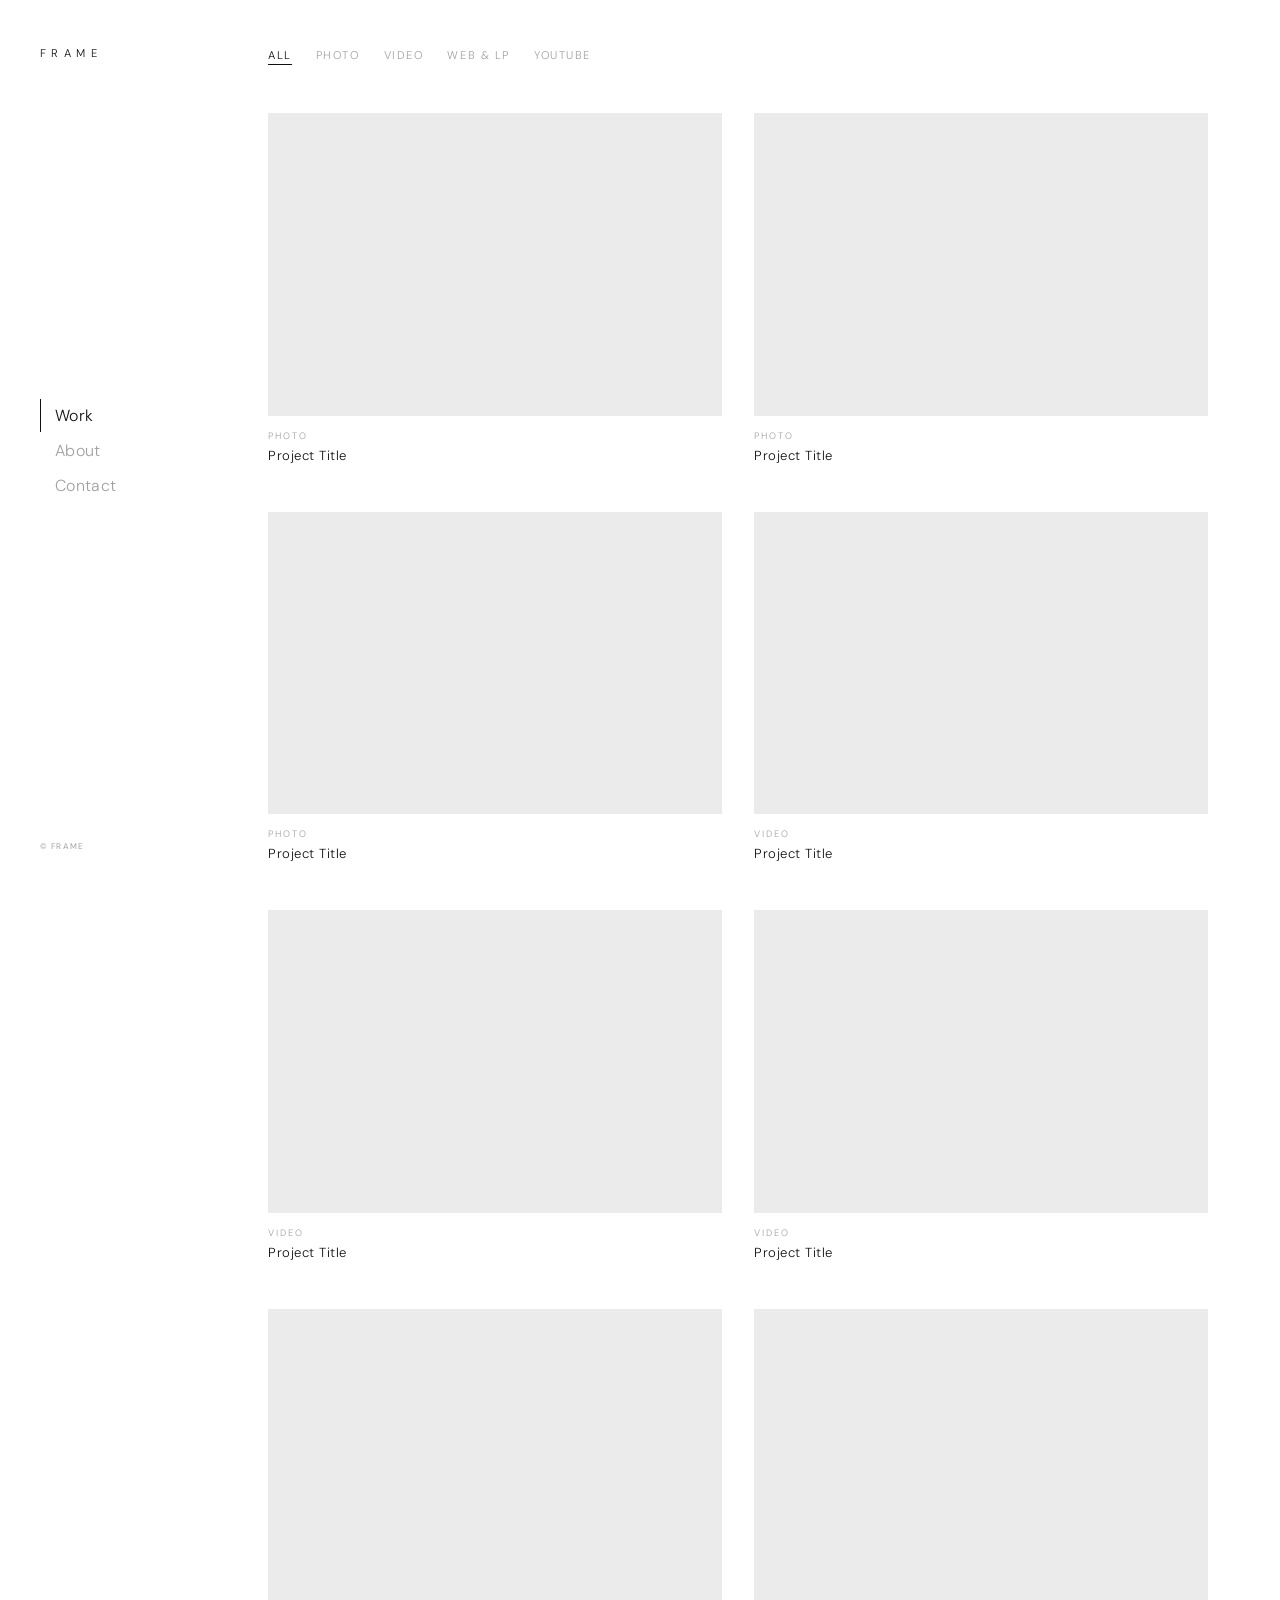
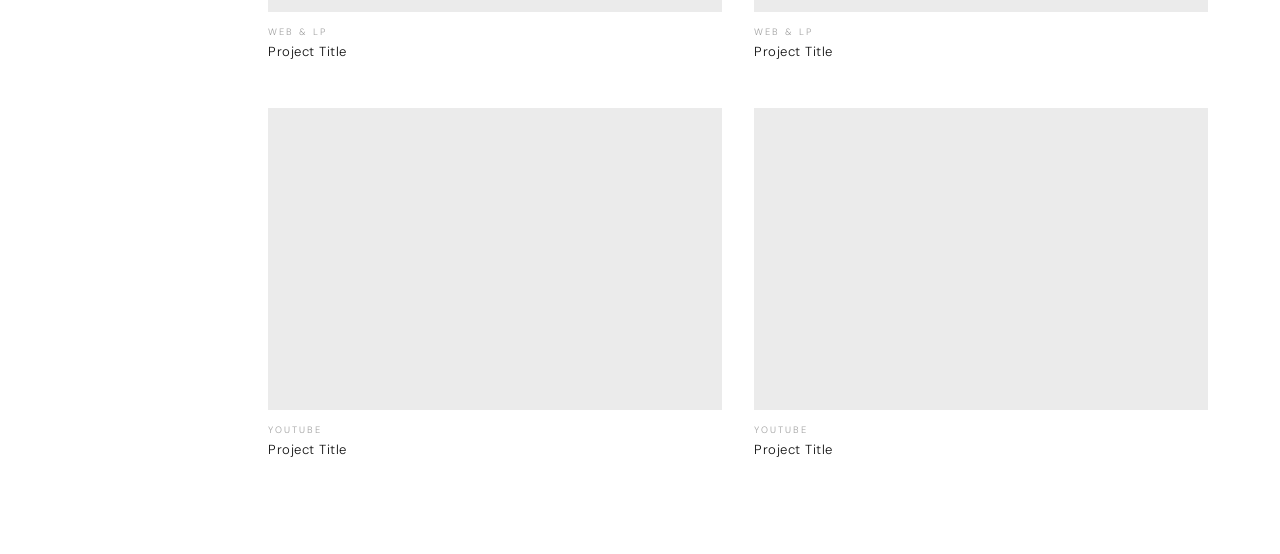
==== index.html @ 7e02c5b2 "Add files via upload" ====
<!DOCTYPE html>
<html lang="ja">
<head>
<meta charset="UTF-8">
<meta name="viewport" content="width=device-width, initial-scale=1.0">
<title>FRAME</title>
<meta name="description" content="FRAME — スチール撮影・動画制作・LP・ウェブサイト・YouTube制作ユニット / Photography, Video, Web & LP, YouTube production unit.">
<link rel="canonical" href="https://frame.com/">
<link rel="icon" href="/favicon.svg" type="image/svg+xml">
<meta property="og:type" content="website">
<meta property="og:site_name" content="FRAME">
<meta property="og:title" content="FRAME">
<meta property="og:description" content="FRAME — Photography, Video, Web & LP, YouTube production unit.">
<meta property="og:url" content="https://frame.com/">
<meta property="og:image" content="https://frame.com/images/ogp.jpg">
<meta property="og:locale" content="ja_JP">
<meta name="twitter:card" content="summary_large_image">
<meta name="twitter:title" content="FRAME">
<meta name="twitter:description" content="FRAME — Photography, Video, Web & LP, YouTube production unit.">
<meta name="twitter:image" content="https://frame.com/images/ogp.jpg">
<link rel="preconnect" href="https://fonts.googleapis.com">
<link href="https://fonts.googleapis.com/css2?family=DM+Sans:opsz,wght@9..40,200;9..40,300;9..40,400&family=Noto+Sans+JP:wght@300;400&display=swap" rel="stylesheet">
<link rel="stylesheet" href="style.css">
<script type="application/ld+json">
{
  "@context": "https://schema.org",
  "@type": "ProfessionalService",
  "name": "FRAME",
  "url": "https://frame.com/",
  "description": "Photography, Video, Web & LP, YouTube production unit."
}
</script>
</head>
<body>

<aside class="sidebar">
  <a href="./" class="brand">Frame</a>
  <button class="hamburger" aria-label="メニューを開く">
    <span></span><span></span><span></span>
  </button>

  <nav class="main-nav">
    <a href="./" class="is-current">Work</a>
    <a href="./about/">About</a>
    <a href="./contact/">Contact</a>
  </nav>

  <div class="sidebar-foot">
    <!-- SNS 非表示中 — 開始する際はこのコメントを外してください
    <div class="social-links">
      <a href="#" target="_blank" rel="noopener" aria-label="Instagram">
        <svg width="16" height="16" viewBox="0 0 24 24" fill="none" stroke="currentColor" stroke-width="1.5" stroke-linecap="round" stroke-linejoin="round">
          <rect x="2" y="2" width="20" height="20" rx="5"/>
          <circle cx="12" cy="12" r="4.5"/>
          <circle cx="17.5" cy="6.5" r="0.5" fill="currentColor" stroke="none"/>
        </svg>
      </a>
      <a href="#" target="_blank" rel="noopener" aria-label="YouTube">
        <svg width="16" height="16" viewBox="0 0 24 24" fill="none" stroke="currentColor" stroke-width="1.5" stroke-linecap="round" stroke-linejoin="round">
          <path d="M22.54 6.42a2.78 2.78 0 0 0-1.95-1.96C18.88 4 12 4 12 4s-6.88 0-8.59.46A2.78 2.78 0 0 0 1.46 6.42 29 29 0 0 0 1 12a29 29 0 0 0 .46 5.58A2.78 2.78 0 0 0 3.41 19.6C5.12 20 12 20 12 20s6.88 0 8.59-.46a2.78 2.78 0 0 0 1.95-1.95A29 29 0 0 0 23 12a29 29 0 0 0-.46-5.58z"/>
          <polygon points="9.75 15.02 15.5 12 9.75 8.98 9.75 15.02" fill="currentColor" stroke="none"/>
        </svg>
      </a>
    </div>
    -->
    <p class="copy">© FRAME</p>
  </div>
</aside>

<main class="main-content">

  <div class="filter-bar">
    <button class="filter-btn is-active" data-filter="all">All</button>
    <button class="filter-btn" data-filter="photo">Photo</button>
    <button class="filter-btn" data-filter="video">Video</button>
    <button class="filter-btn" data-filter="web">Web & LP</button>
    <button class="filter-btn" data-filter="youtube">YouTube</button>
  </div>

  <div class="work-grid" id="workGrid">

    <!-- ── Photo ──────────────────────────────────────────────
         REPLACE: .work-thumb の中に
         <img src="images/ファイル名.jpg" alt="プロジェクト名">
         を追加してください。work-title も書き換えてください。
    -->
    <article class="work-card" data-category="photo">
      <div class="work-thumb"></div>
      <span class="work-cat">Photo</span>
      <h2 class="work-title">Project Title</h2>
    </article>

    <article class="work-card" data-category="photo">
      <div class="work-thumb"></div>
      <span class="work-cat">Photo</span>
      <h2 class="work-title">Project Title</h2>
    </article>

    <article class="work-card" data-category="photo">
      <div class="work-thumb"></div>
      <span class="work-cat">Photo</span>
      <h2 class="work-title">Project Title</h2>
    </article>

    <!-- ── Video ─────────────────────────────────────────────── -->
    <article class="work-card" data-category="video">
      <div class="work-thumb"></div>
      <span class="work-cat">Video</span>
      <h2 class="work-title">Project Title</h2>
    </article>

    <article class="work-card" data-category="video">
      <div class="work-thumb"></div>
      <span class="work-cat">Video</span>
      <h2 class="work-title">Project Title</h2>
    </article>

    <article class="work-card" data-category="video">
      <div class="work-thumb"></div>
      <span class="work-cat">Video</span>
      <h2 class="work-title">Project Title</h2>
    </article>

    <!-- ── Web & LP ──────────────────────────────────────────── -->
    <article class="work-card" data-category="web">
      <div class="work-thumb"></div>
      <span class="work-cat">Web & LP</span>
      <h2 class="work-title">Project Title</h2>
    </article>

    <article class="work-card" data-category="web">
      <div class="work-thumb"></div>
      <span class="work-cat">Web & LP</span>
      <h2 class="work-title">Project Title</h2>
    </article>

    <!-- ── YouTube ───────────────────────────────────────────── -->
    <article class="work-card" data-category="youtube">
      <div class="work-thumb"></div>
      <span class="work-cat">YouTube</span>
      <h2 class="work-title">Project Title</h2>
    </article>

    <article class="work-card" data-category="youtube">
      <div class="work-thumb"></div>
      <span class="work-cat">YouTube</span>
      <h2 class="work-title">Project Title</h2>
    </article>

  </div>
</main>

<script src="main.js"></script>
</body>
</html>
---- style.css ----
*, *::before, *::after { box-sizing: border-box; margin: 0; padding: 0; }

:root {
  --bg:      #fff;
  --ink:     #111;
  --muted:   rgba(17,17,17,0.4);
  --faint:   rgba(17,17,17,0.1);
  --sidebar: 220px;
}

html { font-size: 16px; }

body {
  font-family: 'DM Sans', 'Noto Sans JP', system-ui, sans-serif;
  background: var(--bg);
  color: var(--ink);
  min-height: 100vh;
}

a { color: inherit; text-decoration: none; }
img { display: block; width: 100%; height: 100%; object-fit: cover; }

/* ── SIDEBAR ── */
.sidebar {
  position: fixed;
  top: 0; left: 0;
  width: var(--sidebar);
  height: 100vh;
  display: flex;
  flex-direction: column;
  justify-content: space-between;
  padding: 48px 32px 48px 40px;
  z-index: 100;
  background: var(--bg);
}

.brand {
  font-size: 0.7rem;
  font-weight: 300;
  letter-spacing: 0.48em;
  text-transform: uppercase;
  color: var(--ink);
  line-height: 1;
}

.main-nav {
  display: flex;
  flex-direction: column;
  gap: 2px;
}

.main-nav a {
  font-size: 1rem;
  font-weight: 300;
  letter-spacing: 0.02em;
  color: var(--muted);
  padding: 6px 0 6px 14px;
  border-left: 1px solid transparent;
  transition: color 0.2s, border-color 0.2s;
}

.main-nav a:hover { color: var(--ink); }

.main-nav a.is-current {
  color: var(--ink);
  border-left-color: var(--ink);
}

.sidebar-foot {
  display: flex;
  flex-direction: column;
  gap: 18px;
}

.social-links {
  display: flex;
  gap: 16px;
}

.social-links a {
  opacity: 0.32;
  transition: opacity 0.2s;
  display: flex;
  align-items: center;
}

.social-links a:hover { opacity: 1; }

.copy {
  font-size: 0.52rem;
  letter-spacing: 0.14em;
  color: var(--muted);
}

/* ── MAIN CONTENT ── */
.main-content {
  margin-left: var(--sidebar);
  padding: 48px 72px 96px 48px;
  min-height: 100vh;
}

/* ── WORK PAGE ── */
.filter-bar {
  display: flex;
  gap: 24px;
  margin-bottom: 48px;
  flex-wrap: wrap;
}

.filter-btn {
  background: none;
  border: none;
  border-bottom: 1px solid transparent;
  padding: 0 0 2px;
  font-family: inherit;
  font-size: 0.7rem;
  font-weight: 300;
  letter-spacing: 0.14em;
  text-transform: uppercase;
  color: var(--muted);
  cursor: pointer;
  transition: color 0.2s, border-color 0.2s;
}

.filter-btn:hover { color: var(--ink); }

.filter-btn.is-active {
  color: var(--ink);
  border-bottom-color: var(--ink);
}

.work-grid {
  display: grid;
  grid-template-columns: repeat(2, 1fr);
  gap: 48px 32px;
}

.work-card { display: block; }

.work-card.is-hidden { display: none; }

.work-thumb {
  aspect-ratio: 3 / 2;
  overflow: hidden;
  background: #ebebeb;
  margin-bottom: 14px;
}

.work-thumb img {
  transition: transform 0.6s ease;
}

.work-card:hover .work-thumb img {
  transform: scale(1.04);
}

.work-cat {
  display: block;
  font-size: 0.58rem;
  font-weight: 300;
  letter-spacing: 0.22em;
  text-transform: uppercase;
  color: var(--muted);
  margin-bottom: 5px;
}

.work-title {
  font-size: 0.82rem;
  font-weight: 300;
  letter-spacing: 0.04em;
  color: var(--ink);
}

/* ── ABOUT PAGE ── */
.page-label {
  font-size: 0.6rem;
  font-weight: 300;
  letter-spacing: 0.24em;
  text-transform: uppercase;
  color: var(--muted);
  margin-bottom: 56px;
}

.about-intro {
  max-width: 580px;
  margin-bottom: 80px;
}

.about-intro p {
  font-size: 0.88rem;
  font-weight: 300;
  letter-spacing: 0.03em;
  line-height: 1.95;
  color: var(--ink);
}

.about-intro .ja {
  margin-top: 24px;
  font-size: 0.82rem;
  line-height: 2.1;
}

.rule {
  width: 40px;
  height: 1px;
  background: var(--faint);
  margin: 64px 0;
}

.section-label {
  font-size: 0.58rem;
  font-weight: 300;
  letter-spacing: 0.24em;
  text-transform: uppercase;
  color: var(--muted);
  margin-bottom: 40px;
}

.member-grid {
  display: grid;
  grid-template-columns: repeat(2, 1fr);
  gap: 0 64px;
  margin-bottom: 80px;
}

.member-name {
  font-size: 0.96rem;
  font-weight: 300;
  letter-spacing: 0.06em;
  margin-bottom: 6px;
}

.member-role {
  font-size: 0.6rem;
  font-weight: 300;
  letter-spacing: 0.2em;
  text-transform: uppercase;
  color: var(--muted);
  margin-bottom: 24px;
}

.member-bio {
  font-size: 0.78rem;
  font-weight: 300;
  line-height: 1.9;
  letter-spacing: 0.03em;
  color: var(--ink);
}

.member-bio .ja {
  margin-top: 14px;
}

.member-skills {
  margin-top: 22px;
  display: flex;
  flex-direction: column;
  gap: 5px;
}

.member-skills span {
  font-size: 0.65rem;
  font-weight: 300;
  letter-spacing: 0.1em;
  color: var(--muted);
}

.member-social {
  margin-top: 20px;
}

.member-social a {
  display: inline-flex;
  align-items: center;
  gap: 7px;
  opacity: 0.4;
  transition: opacity 0.2s;
}

.member-social a:hover { opacity: 1; }

.member-social span {
  font-size: 0.68rem;
  font-weight: 300;
  letter-spacing: 0.06em;
  color: var(--ink);
}

.services-grid {
  display: grid;
  grid-template-columns: repeat(2, 1fr);
}

.service-item {
  padding: 20px 32px 20px 0;
  border-top: 1px solid var(--faint);
}

.service-en {
  font-size: 0.8rem;
  font-weight: 300;
  letter-spacing: 0.04em;
  color: var(--ink);
  margin-bottom: 3px;
}

.service-ja {
  font-size: 0.68rem;
  font-weight: 300;
  letter-spacing: 0.06em;
  color: var(--muted);
}

/* ── CONTACT PAGE ── */
.contact-lead {
  max-width: 480px;
  margin-bottom: 56px;
}

.contact-lead p {
  font-size: 0.82rem;
  font-weight: 300;
  letter-spacing: 0.04em;
  line-height: 1.95;
  color: var(--muted);
}

.contact-lead p + p { margin-top: 10px; }

.contact-form {
  display: flex;
  flex-direction: column;
  gap: 36px;
  max-width: 480px;
}

.form-row {
  display: grid;
  grid-template-columns: 1fr 1fr;
  gap: 36px 24px;
}

.form-field {
  display: flex;
  flex-direction: column;
  gap: 10px;
}

.form-field label {
  font-size: 0.58rem;
  font-weight: 300;
  letter-spacing: 0.22em;
  text-transform: uppercase;
  color: var(--muted);
}

.form-field input,
.form-field select,
.form-field textarea {
  border: none;
  border-bottom: 1px solid var(--faint);
  padding: 8px 0;
  font-family: inherit;
  font-size: 0.82rem;
  font-weight: 300;
  letter-spacing: 0.04em;
  color: var(--ink);
  background: transparent;
  outline: none;
  resize: none;
  transition: border-color 0.2s;
  width: 100%;
  -webkit-appearance: none;
  appearance: none;
  border-radius: 0;
}

.form-field input:focus,
.form-field select:focus,
.form-field textarea:focus {
  border-bottom-color: var(--ink);
}

.form-field option { background: #fff; }

.select-wrap { position: relative; }

.select-wrap::after {
  content: '';
  position: absolute;
  right: 2px;
  top: 50%;
  width: 5px;
  height: 5px;
  border-right: 1px solid var(--muted);
  border-bottom: 1px solid var(--muted);
  transform: translateY(-70%) rotate(45deg);
  pointer-events: none;
}

.form-submit {
  align-self: flex-start;
  background: none;
  border: none;
  border-bottom: 1px solid var(--ink);
  padding: 4px 0;
  font-family: inherit;
  font-size: 0.72rem;
  font-weight: 300;
  letter-spacing: 0.2em;
  text-transform: uppercase;
  color: var(--ink);
  cursor: pointer;
  transition: opacity 0.2s;
}

.form-submit:hover { opacity: 0.35; }

/* ── HAMBURGER ── */
.hamburger {
  display: none;
  flex-direction: column;
  gap: 5px;
  background: none;
  border: none;
  cursor: pointer;
  padding: 4px;
  flex-shrink: 0;
}

.hamburger span {
  display: block;
  width: 20px;
  height: 1px;
  background: var(--ink);
  transition: transform 0.28s ease, opacity 0.28s ease;
}

/* ── MOBILE ── */
@media (max-width: 768px) {
  .sidebar {
    width: 100%;
    height: 56px;
    flex-direction: row;
    align-items: center;
    justify-content: space-between;
    padding: 0 24px;
    border-bottom: 1px solid var(--faint);
  }

  .sidebar .main-nav,
  .sidebar .sidebar-foot { display: none; }

  .hamburger { display: flex; }

  body.menu-open .sidebar {
    height: 100dvh;
    flex-direction: column;
    align-items: flex-start;
    justify-content: flex-start;
    padding: 0 24px 40px;
    border-bottom: none;
  }

  body.menu-open .brand {
    height: 56px;
    display: flex;
    align-items: center;
    flex-shrink: 0;
  }

  body.menu-open .hamburger {
    position: absolute;
    top: 18px;
    right: 24px;
  }

  body.menu-open .hamburger span:nth-child(1) { transform: translateY(6px) rotate(45deg); }
  body.menu-open .hamburger span:nth-child(2) { opacity: 0; }
  body.menu-open .hamburger span:nth-child(3) { transform: translateY(-6px) rotate(-45deg); }

  body.menu-open .sidebar .main-nav {
    display: flex;
    flex-direction: column;
    margin-top: 40px;
    gap: 4px;
  }

  body.menu-open .sidebar .main-nav a {
    font-size: 0.9rem;
    padding: 8px 0 8px 14px;
    letter-spacing: 0.02em;
  }

  body.menu-open .sidebar .sidebar-foot {
    display: flex;
    margin-top: auto;
  }

  .main-content {
    margin-left: 0;
    padding: 88px 24px 80px;
  }

  .work-grid {
    grid-template-columns: 1fr;
    gap: 36px;
  }

  .filter-bar { gap: 16px; margin-bottom: 32px; }

  .member-grid {
    grid-template-columns: 1fr;
    gap: 48px;
  }

  .services-grid { grid-template-columns: 1fr; }

  .form-row { grid-template-columns: 1fr; }

  .about-intro { margin-bottom: 56px; }
  .rule { margin: 48px 0; }
}
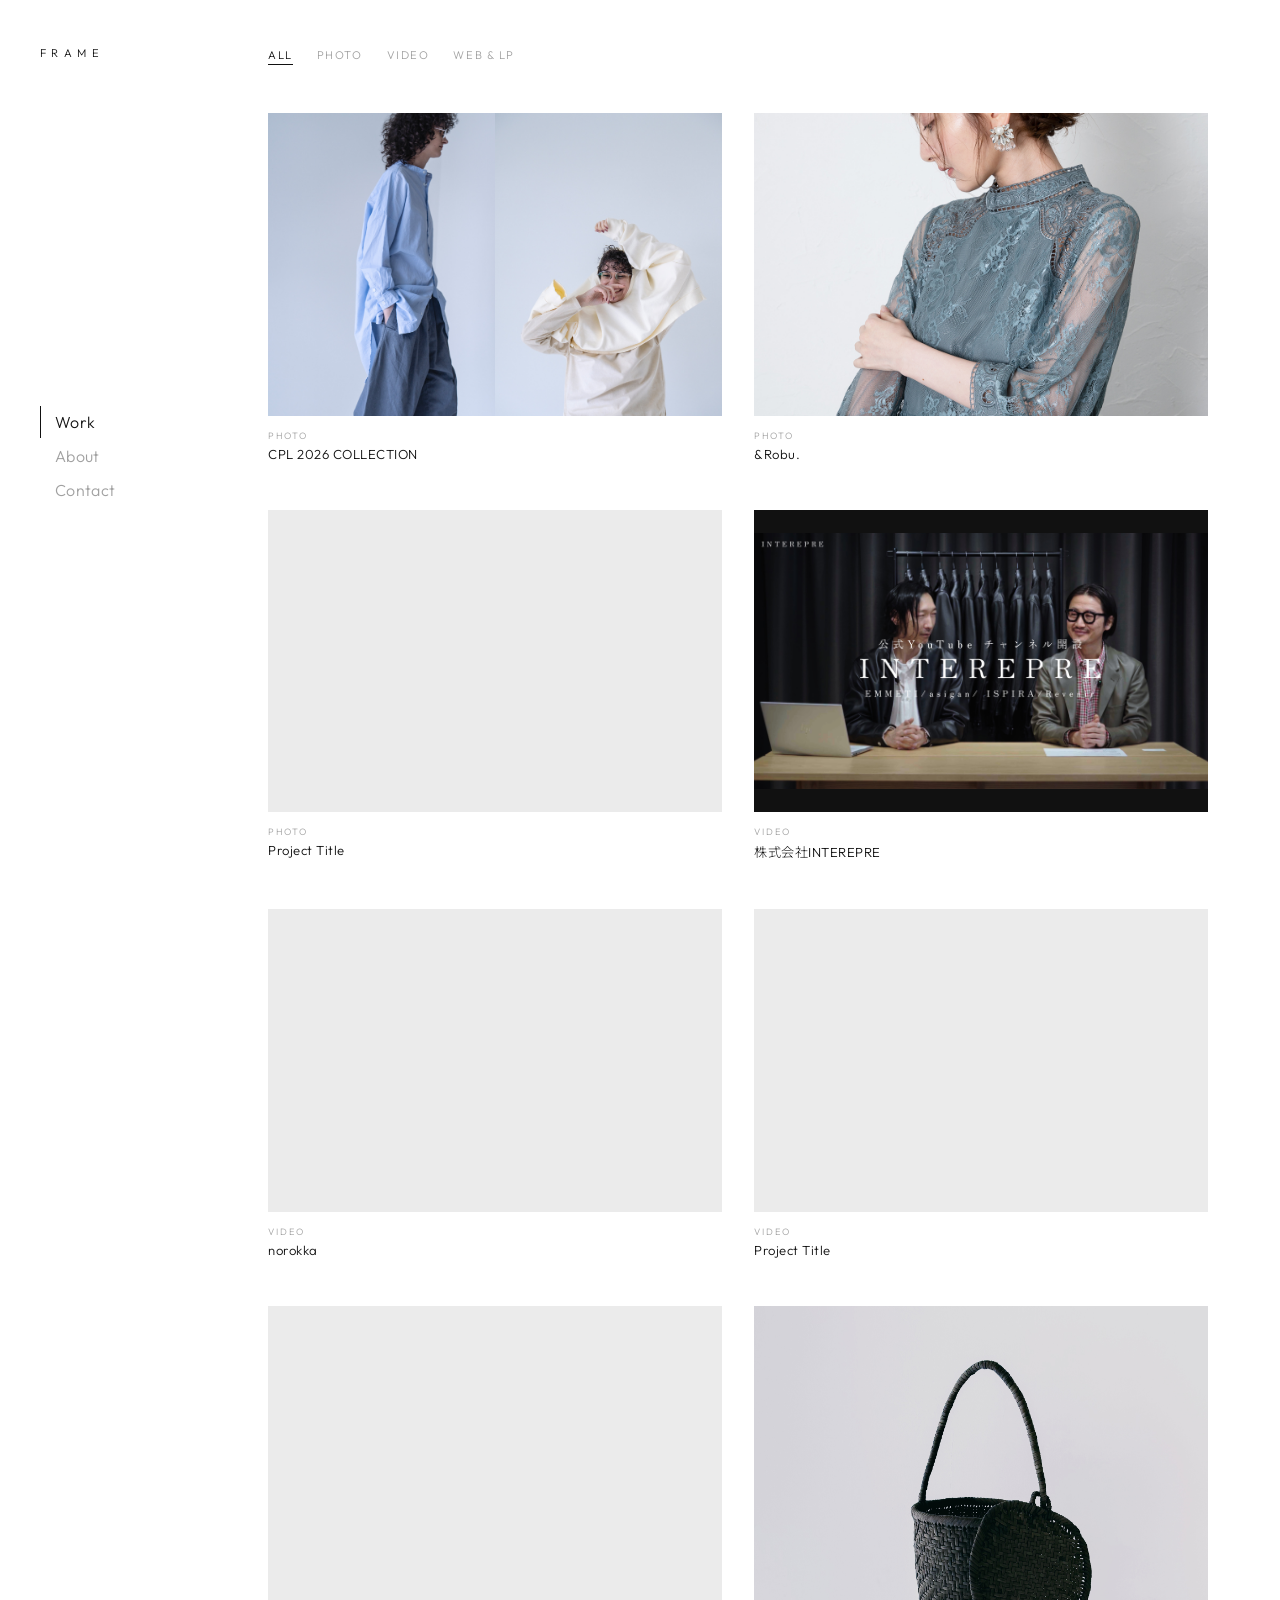
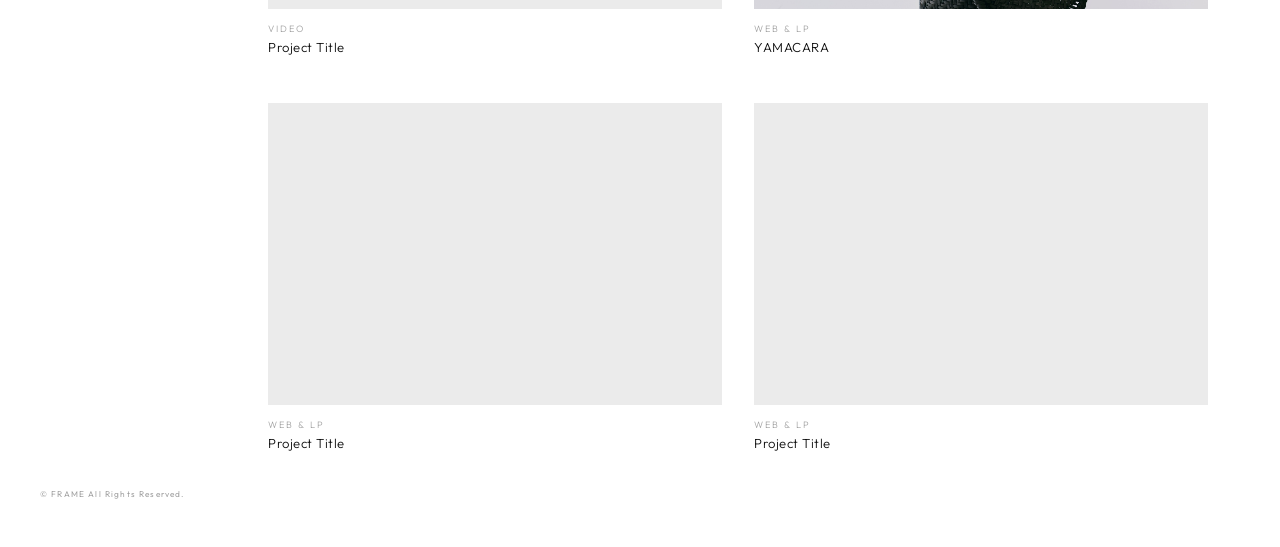
==== commit 01598feb: "Add files via upload" ====
--- a/index.html
+++ b/index.html
@@ -19,7 +19,7 @@
 <meta name="twitter:description" content="FRAME — Photography, Video, Web & LP, YouTube production unit.">
 <meta name="twitter:image" content="https://frame.com/images/ogp.jpg">
 <link rel="preconnect" href="https://fonts.googleapis.com">
-<link href="https://fonts.googleapis.com/css2?family=DM+Sans:opsz,wght@9..40,200;9..40,300;9..40,400&family=Noto+Sans+JP:wght@300;400&display=swap" rel="stylesheet">
+<link href="https://fonts.googleapis.com/css2?family=Outfit:wght@200;300;400&family=Noto+Sans+JP:wght@300;400&display=swap" rel="stylesheet">
 <link rel="stylesheet" href="style.css">
 <script type="application/ld+json">
 {
@@ -36,7 +36,7 @@
 <aside class="sidebar">
   <a href="./" class="brand">Frame</a>
   <button class="hamburger" aria-label="メニューを開く">
-    <span></span><span></span><span></span>
+    <span></span><span></span>
   </button>
 
   <nav class="main-nav">
@@ -63,7 +63,7 @@
       </a>
     </div>
     -->
-    <p class="copy">© FRAME</p>
+    <p class="copy">© FRAME All Rights Reserved.</p>
   </div>
 </aside>
 
@@ -74,7 +74,6 @@
     <button class="filter-btn" data-filter="photo">Photo</button>
     <button class="filter-btn" data-filter="video">Video</button>
     <button class="filter-btn" data-filter="web">Web & LP</button>
-    <button class="filter-btn" data-filter="youtube">YouTube</button>
   </div>
 
   <div class="work-grid" id="workGrid">
@@ -84,17 +83,22 @@
          <img src="images/ファイル名.jpg" alt="プロジェクト名">
          を追加してください。work-title も書き換えてください。
     -->
-    <article class="work-card" data-category="photo">
-      <div class="work-thumb"></div>
+    <a class="work-card work-card--nohover" data-category="photo" href="https://active-kojima.com/cpl/collection/2026/" target="_blank" rel="noopener">
+      <div class="work-thumb work-thumb-duo">
+        <img src="images/cpl_26ss_01.jpg" alt="CPL 2026 COLLECTION">
+        <img src="images/cpl_26ss_02.jpg" alt="CPL 2026 COLLECTION">
+      </div>
       <span class="work-cat">Photo</span>
-      <h2 class="work-title">Project Title</h2>
-    </article>
+      <h2 class="work-title">CPL 2026 COLLECTION</h2>
+    </a>
 
-    <article class="work-card" data-category="photo">
-      <div class="work-thumb"></div>
+    <a class="work-card work-card--nohover" data-category="photo" href="https://androbu-rental.com/" target="_blank" rel="noopener">
+      <div class="work-thumb">
+        <img src="images/androbu02.jpg" alt="&amp;Robu.">
+      </div>
       <span class="work-cat">Photo</span>
-      <h2 class="work-title">Project Title</h2>
-    </article>
+      <h2 class="work-title">&amp;Robu.</h2>
+    </a>
 
     <article class="work-card" data-category="photo">
       <div class="work-thumb"></div>
@@ -103,11 +107,30 @@
     </article>
 
     <!-- ── Video ─────────────────────────────────────────────── -->
-    <article class="work-card" data-category="video">
-      <div class="work-thumb"></div>
+    <a class="work-card work-card--nohover" data-category="video" href="https://www.youtube.com/@INTEREPRECHANNEL" target="_blank" rel="noopener">
+      <div class="work-thumb work-thumb--contain" style="background:#111">
+        <img src="images/interepre.jpg" alt="INTEREPRE">
+      </div>
       <span class="work-cat">Video</span>
-      <h2 class="work-title">Project Title</h2>
-    </article>
+      <h2 class="work-title">株式会社INTEREPRE</h2>
+    </a>
+
+    <a class="work-card work-card--nohover" data-category="video" href="https://norokka.com/" target="_blank" rel="noopener">
+      <div class="work-thumb">
+        <video src="videos/norokka.mp4" autoplay muted loop playsinline></video>
+        <button class="video-toggle" aria-label="一時停止">
+          <svg class="icon-pause" width="10" height="12" viewBox="0 0 10 12" fill="currentColor">
+            <rect x="0" y="0" width="3" height="12"/>
+            <rect x="7" y="0" width="3" height="12"/>
+          </svg>
+          <svg class="icon-play" width="10" height="12" viewBox="0 0 10 12" fill="currentColor" style="display:none">
+            <polygon points="0,0 10,6 0,12"/>
+          </svg>
+        </button>
+      </div>
+      <span class="work-cat">Video</span>
+      <h2 class="work-title">norokka</h2>
+    </a>
 
     <article class="work-card" data-category="video">
       <div class="work-thumb"></div>
@@ -122,6 +145,14 @@
     </article>
 
     <!-- ── Web & LP ──────────────────────────────────────────── -->
+    <a class="work-card work-card--nohover" data-category="web" href="https://yamacara.com/" target="_blank" rel="noopener">
+      <div class="work-thumb work-thumb--contain">
+        <img src="images/yamacara_web.jpg" alt="YAMACARA">
+      </div>
+      <span class="work-cat">Web & LP</span>
+      <h2 class="work-title">YAMACARA</h2>
+    </a>
+
     <article class="work-card" data-category="web">
       <div class="work-thumb"></div>
       <span class="work-cat">Web & LP</span>
@@ -134,19 +165,6 @@
       <h2 class="work-title">Project Title</h2>
     </article>
 
-    <!-- ── YouTube ───────────────────────────────────────────── -->
-    <article class="work-card" data-category="youtube">
-      <div class="work-thumb"></div>
-      <span class="work-cat">YouTube</span>
-      <h2 class="work-title">Project Title</h2>
-    </article>
-
-    <article class="work-card" data-category="youtube">
-      <div class="work-thumb"></div>
-      <span class="work-cat">YouTube</span>
-      <h2 class="work-title">Project Title</h2>
-    </article>
-
   </div>
 </main>
 
--- a/style.css
+++ b/style.css
@@ -10,15 +10,21 @@
 
 html { font-size: 16px; }
 
+@keyframes pageFadeIn {
+  from { opacity: 0; transform: translateY(10px); }
+  to   { opacity: 1; transform: translateY(0); }
+}
+
 body {
-  font-family: 'DM Sans', 'Noto Sans JP', system-ui, sans-serif;
+  font-family: 'Outfit', 'Noto Sans JP', system-ui, sans-serif;
   background: var(--bg);
   color: var(--ink);
   min-height: 100vh;
+  animation: pageFadeIn 0.7s ease forwards;
 }
 
 a { color: inherit; text-decoration: none; }
-img { display: block; width: 100%; height: 100%; object-fit: cover; }
+img, video { display: block; width: 100%; height: 100%; object-fit: cover; }
 
 /* ── SIDEBAR ── */
 .sidebar {
@@ -87,6 +93,9 @@
 .social-links a:hover { opacity: 1; }
 
 .copy {
+  position: fixed;
+  bottom: 48px;
+  left: 40px;
   font-size: 0.52rem;
   letter-spacing: 0.14em;
   color: var(--muted);
@@ -135,7 +144,17 @@
   gap: 48px 32px;
 }
 
-.work-card { display: block; }
+.work-card {
+  display: block;
+  opacity: 0;
+  transform: translateY(16px);
+  transition: opacity 0.55s ease, transform 0.55s ease;
+}
+
+.work-card.is-visible {
+  opacity: 1;
+  transform: translateY(0);
+}
 
 .work-card.is-hidden { display: none; }
 
@@ -144,14 +163,51 @@
   overflow: hidden;
   background: #ebebeb;
   margin-bottom: 14px;
+  position: relative;
 }
 
 .work-thumb img {
   transition: transform 0.6s ease;
 }
 
-.work-card:hover .work-thumb img {
+.work-thumb--contain img {
+  object-fit: contain;
+}
+
+.work-thumb-duo {
+  display: flex;
+}
+
+.work-thumb-duo img {
+  flex: 1;
+  width: 0;
+  min-width: 0;
+  height: 100%;
+}
+
+.work-card:not(.work-card--nohover):hover .work-thumb img {
   transform: scale(1.04);
+}
+
+.video-toggle {
+  position: absolute;
+  bottom: 10px;
+  right: 10px;
+  width: 28px;
+  height: 28px;
+  background: rgba(255,255,255,0.75);
+  border: none;
+  cursor: pointer;
+  display: flex;
+  align-items: center;
+  justify-content: center;
+  color: var(--ink);
+  opacity: 0;
+  transition: opacity 0.2s;
+}
+
+.work-thumb:hover .video-toggle {
+  opacity: 1;
 }
 
 .work-cat {
@@ -416,6 +472,9 @@
 
 .form-submit:hover { opacity: 0.35; }
 
+/* ── MENU PANEL (mobile only — hidden on desktop) ── */
+.menu-panel { display: none; }
+
 /* ── HAMBURGER ── */
 .hamburger {
   display: none;
@@ -430,11 +489,13 @@
 
 .hamburger span {
   display: block;
-  width: 20px;
   height: 1px;
   background: var(--ink);
-  transition: transform 0.28s ease, opacity 0.28s ease;
-}
+  transition: width 0.25s ease;
+}
+
+.hamburger span:nth-child(1) { width: 20px; }
+.hamburger span:nth-child(2) { width: 13px; }
 
 /* ── MOBILE ── */
 @media (max-width: 768px) {
@@ -453,48 +514,71 @@
 
   .hamburger { display: flex; }
 
-  body.menu-open .sidebar {
-    height: 100dvh;
-    flex-direction: column;
-    align-items: flex-start;
-    justify-content: flex-start;
-    padding: 0 24px 40px;
-    border-bottom: none;
-  }
-
-  body.menu-open .brand {
-    height: 56px;
-    display: flex;
-    align-items: center;
-    flex-shrink: 0;
-  }
-
-  body.menu-open .hamburger {
-    position: absolute;
-    top: 18px;
-    right: 24px;
-  }
-
-  body.menu-open .hamburger span:nth-child(1) { transform: translateY(6px) rotate(45deg); }
-  body.menu-open .hamburger span:nth-child(2) { opacity: 0; }
-  body.menu-open .hamburger span:nth-child(3) { transform: translateY(-6px) rotate(-45deg); }
-
-  body.menu-open .sidebar .main-nav {
+  body.menu-open .hamburger span:nth-child(2) { width: 20px; }
+
+  /* ── スクリム ── */
+  .menu-scrim {
+    position: fixed;
+    inset: 0;
+    z-index: 99;
+    background: rgba(17,17,17,0.18);
+    opacity: 0;
+    pointer-events: none;
+    transition: opacity 0.35s ease;
+  }
+  body.menu-open .menu-scrim {
+    opacity: 1;
+    pointer-events: auto;
+  }
+
+  /* ── スライドパネル ── */
+  .menu-panel {
+    position: fixed;
+    top: 0; right: 0; bottom: 0;
+    width: 72%;
+    z-index: 100;
+    background: var(--bg);
+    padding: 56px 28px 40px;
     display: flex;
     flex-direction: column;
-    margin-top: 40px;
-    gap: 4px;
-  }
-
-  body.menu-open .sidebar .main-nav a {
-    font-size: 0.9rem;
+    box-shadow: -4px 0 24px rgba(0,0,0,0.08);
+    transform: translateX(100%);
+    transition: transform 0.38s cubic-bezier(0.4, 0, 0.2, 1);
+  }
+  body.menu-open .menu-panel { transform: translateX(0); }
+
+  .menu-panel-close {
+    position: absolute;
+    top: 16px; right: 20px;
+    background: none; border: none; cursor: pointer;
+    width: 28px; height: 28px;
+    display: flex; align-items: center; justify-content: center;
+  }
+  .menu-panel-close::before,
+  .menu-panel-close::after {
+    content: '';
+    position: absolute;
+    width: 16px; height: 1px;
+    background: var(--ink);
+  }
+  .menu-panel-close::before { transform: rotate(45deg); }
+  .menu-panel-close::after  { transform: rotate(-45deg); }
+
+  .menu-panel .main-nav {
+    display: flex;
+    flex-direction: column;
+    gap: 2px;
+    margin-top: 24px;
+  }
+  .menu-panel .main-nav a {
+    font-size: 0.92rem;
     padding: 8px 0 8px 14px;
     letter-spacing: 0.02em;
   }
 
-  body.menu-open .sidebar .sidebar-foot {
-    display: flex;
-    margin-top: auto;
+  .copy {
+    bottom: 24px;
+    left: 24px;
   }
 
   .main-content {
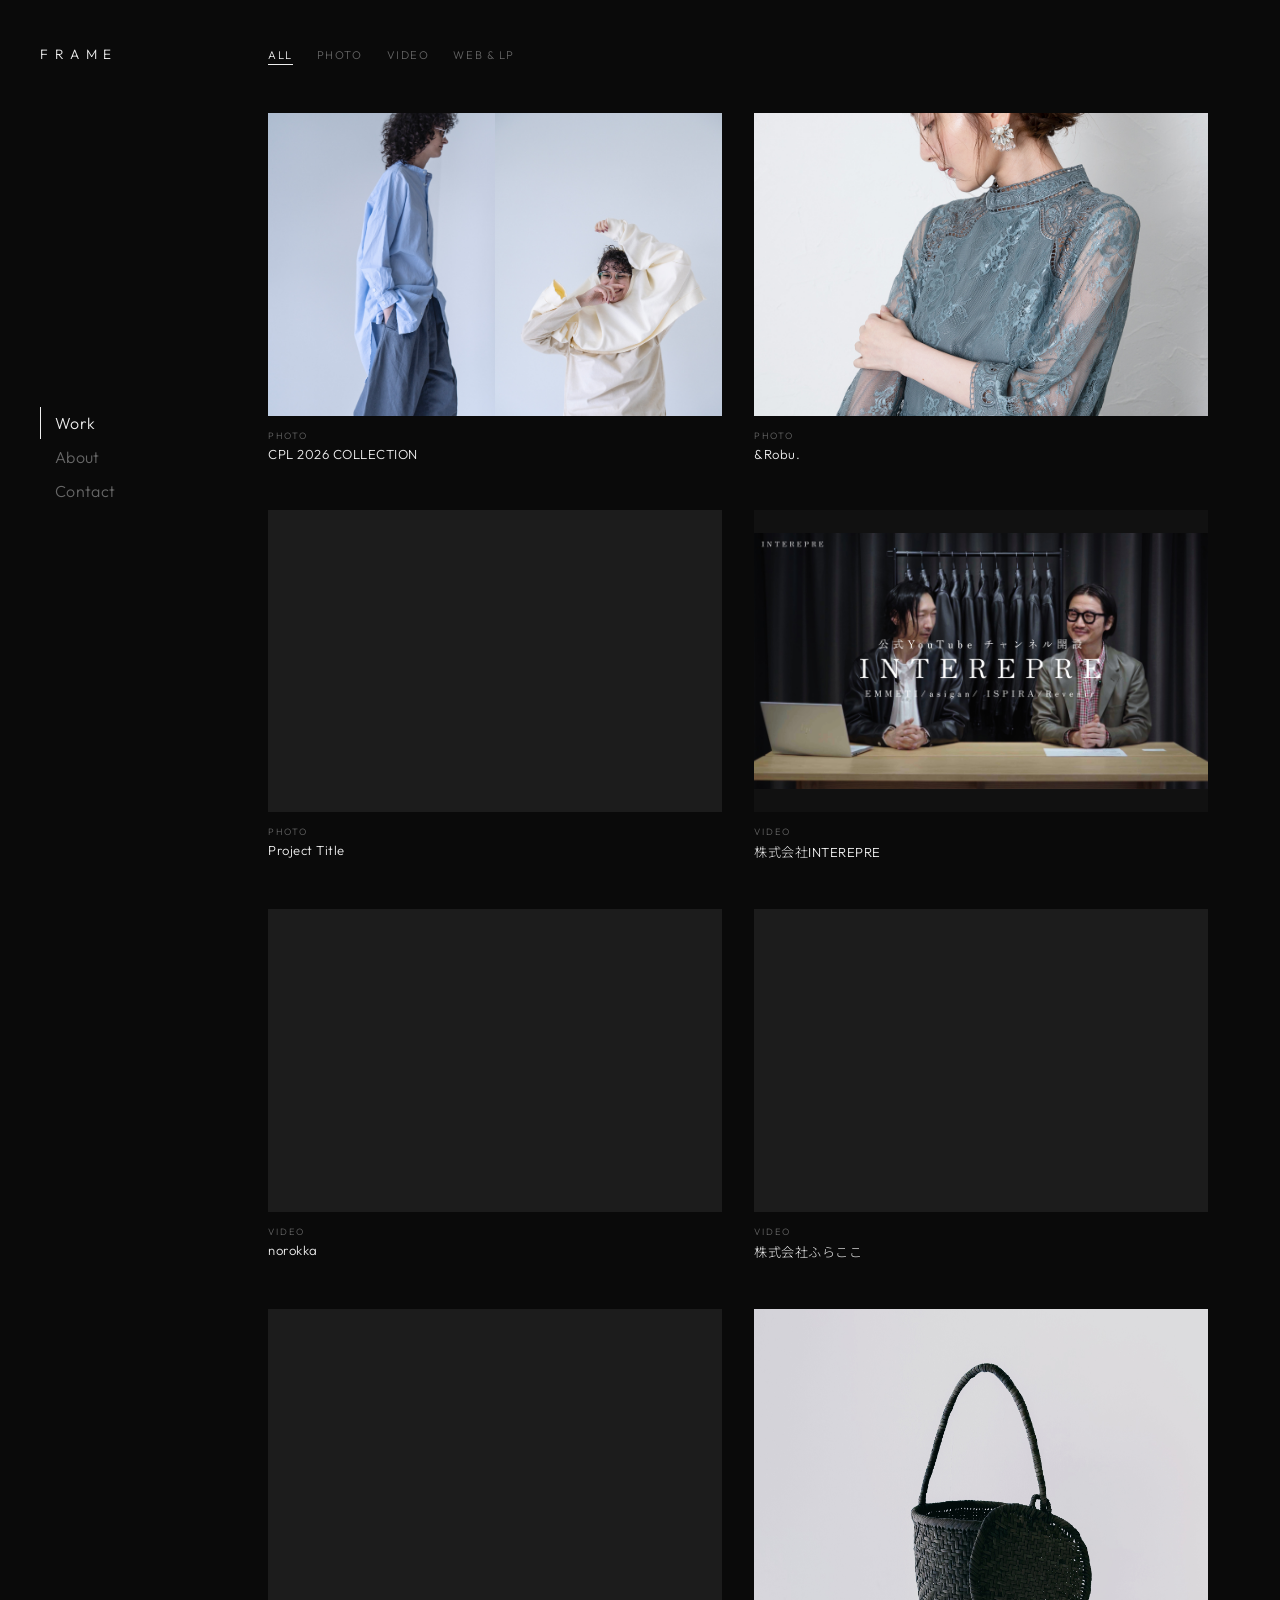
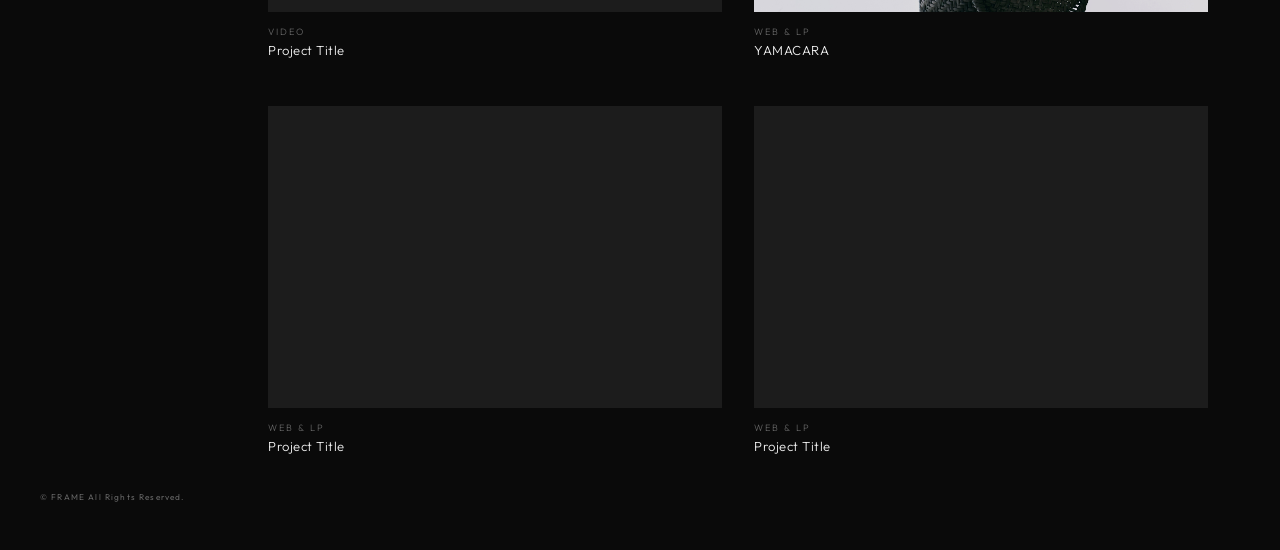
==== commit e434faa2: "Add files via upload" ====
--- a/index.html
+++ b/index.html
@@ -132,11 +132,22 @@
       <h2 class="work-title">norokka</h2>
     </a>
 
-    <article class="work-card" data-category="video">
-      <div class="work-thumb"></div>
+    <a class="work-card work-card--nohover" data-category="video" href="https://www.furacoco.co.jp/" target="_blank" rel="noopener">
+      <div class="work-thumb">
+        <video src="videos/fracoco_web.mp4" autoplay muted loop playsinline></video>
+        <button class="video-toggle" aria-label="一時停止">
+          <svg class="icon-pause" width="10" height="12" viewBox="0 0 10 12" fill="currentColor">
+            <rect x="0" y="0" width="3" height="12"/>
+            <rect x="7" y="0" width="3" height="12"/>
+          </svg>
+          <svg class="icon-play" width="10" height="12" viewBox="0 0 10 12" fill="currentColor" style="display:none">
+            <polygon points="0,0 10,6 0,12"/>
+          </svg>
+        </button>
+      </div>
       <span class="work-cat">Video</span>
-      <h2 class="work-title">Project Title</h2>
-    </article>
+      <h2 class="work-title">株式会社ふらここ</h2>
+    </a>
 
     <article class="work-card" data-category="video">
       <div class="work-thumb"></div>
--- a/style.css
+++ b/style.css
@@ -1,10 +1,10 @@
 *, *::before, *::after { box-sizing: border-box; margin: 0; padding: 0; }
 
 :root {
-  --bg:      #fff;
-  --ink:     #111;
-  --muted:   rgba(17,17,17,0.4);
-  --faint:   rgba(17,17,17,0.1);
+  --bg:      #0a0a0a;
+  --ink:     #efefef;
+  --muted:   rgba(239,239,239,0.4);
+  --faint:   rgba(239,239,239,0.08);
   --sidebar: 220px;
 }
 
@@ -41,7 +41,7 @@
 }
 
 .brand {
-  font-size: 0.7rem;
+  font-size: 0.85rem;
   font-weight: 300;
   letter-spacing: 0.48em;
   text-transform: uppercase;
@@ -161,7 +161,7 @@
 .work-thumb {
   aspect-ratio: 3 / 2;
   overflow: hidden;
-  background: #ebebeb;
+  background: #1c1c1c;
   margin-bottom: 14px;
   position: relative;
 }
@@ -195,7 +195,7 @@
   right: 10px;
   width: 28px;
   height: 28px;
-  background: rgba(255,255,255,0.75);
+  background: rgba(0,0,0,0.6);
   border: none;
   cursor: pointer;
   display: flex;
@@ -437,7 +437,7 @@
   border-bottom-color: var(--ink);
 }
 
-.form-field option { background: #fff; }
+.form-field option { background: #0a0a0a; }
 
 .select-wrap { position: relative; }
 
@@ -521,7 +521,7 @@
     position: fixed;
     inset: 0;
     z-index: 99;
-    background: rgba(17,17,17,0.18);
+    background: rgba(0,0,0,0.6);
     opacity: 0;
     pointer-events: none;
     transition: opacity 0.35s ease;
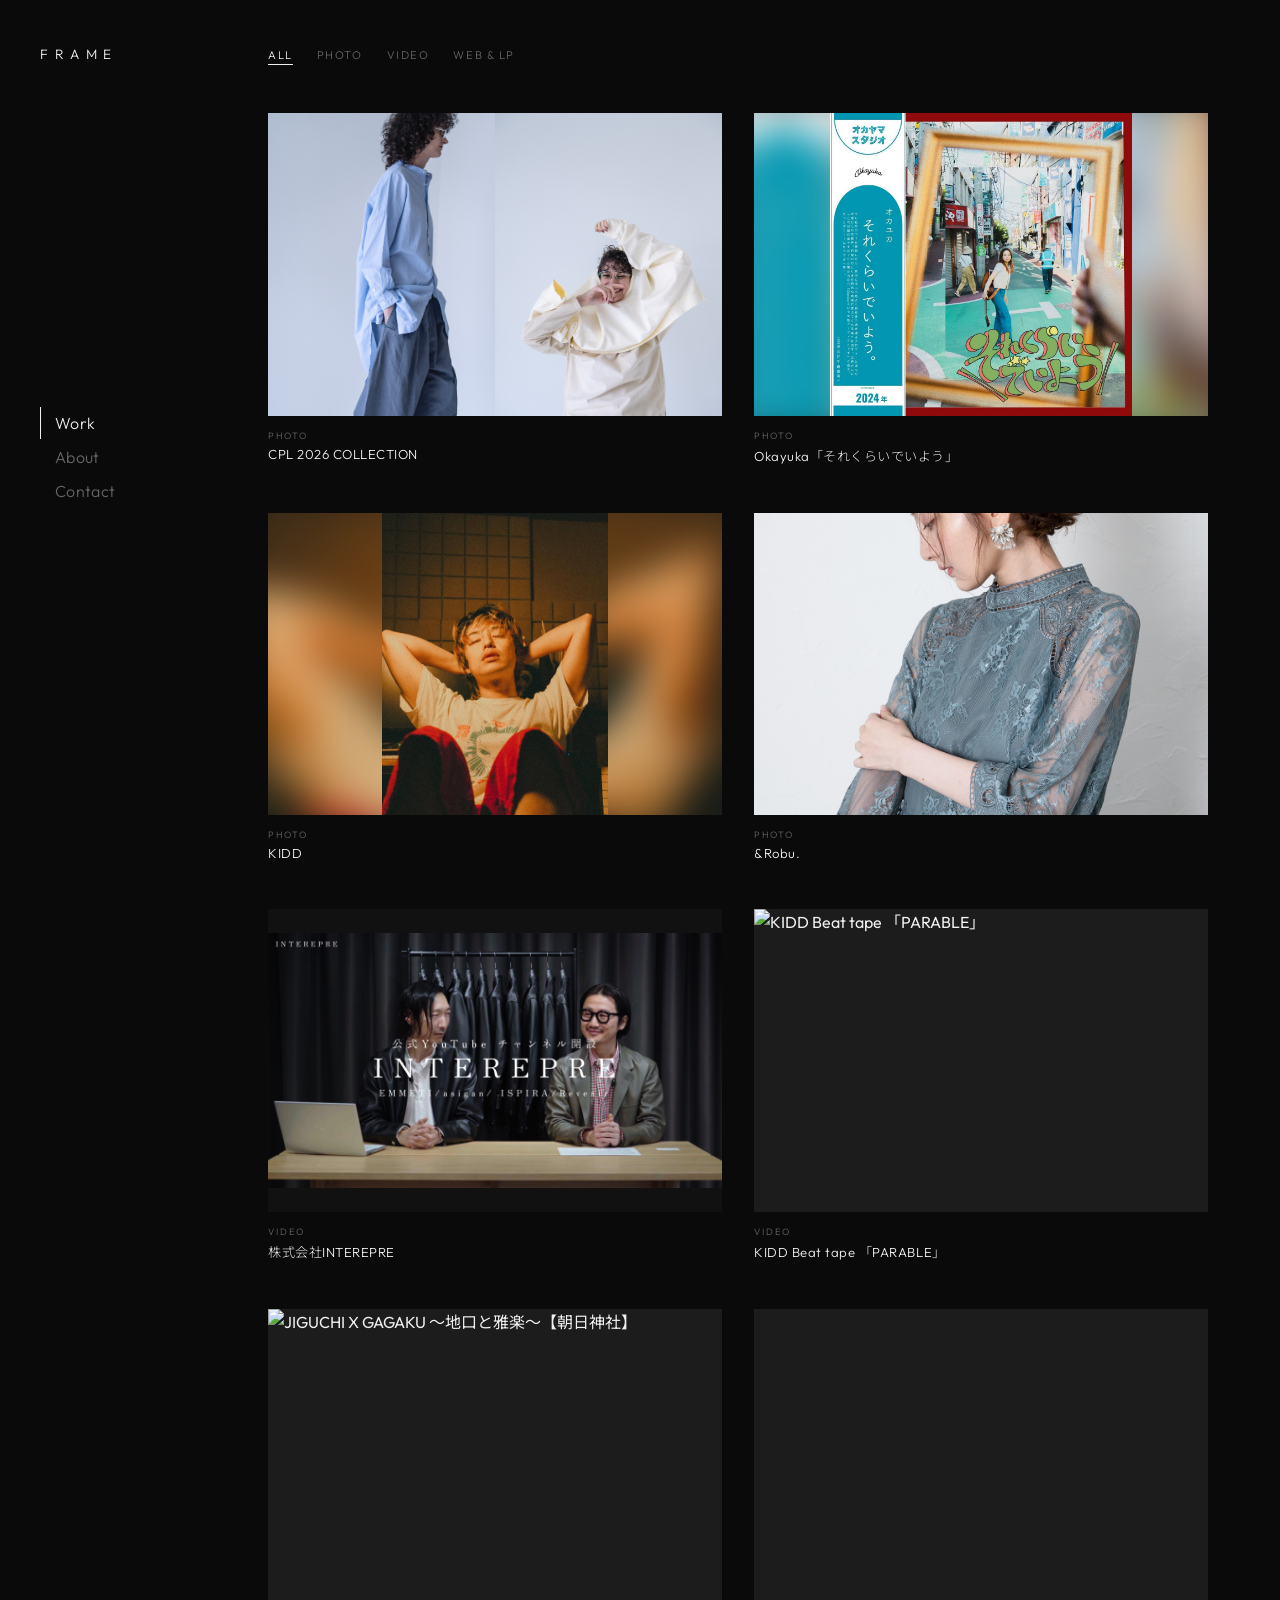
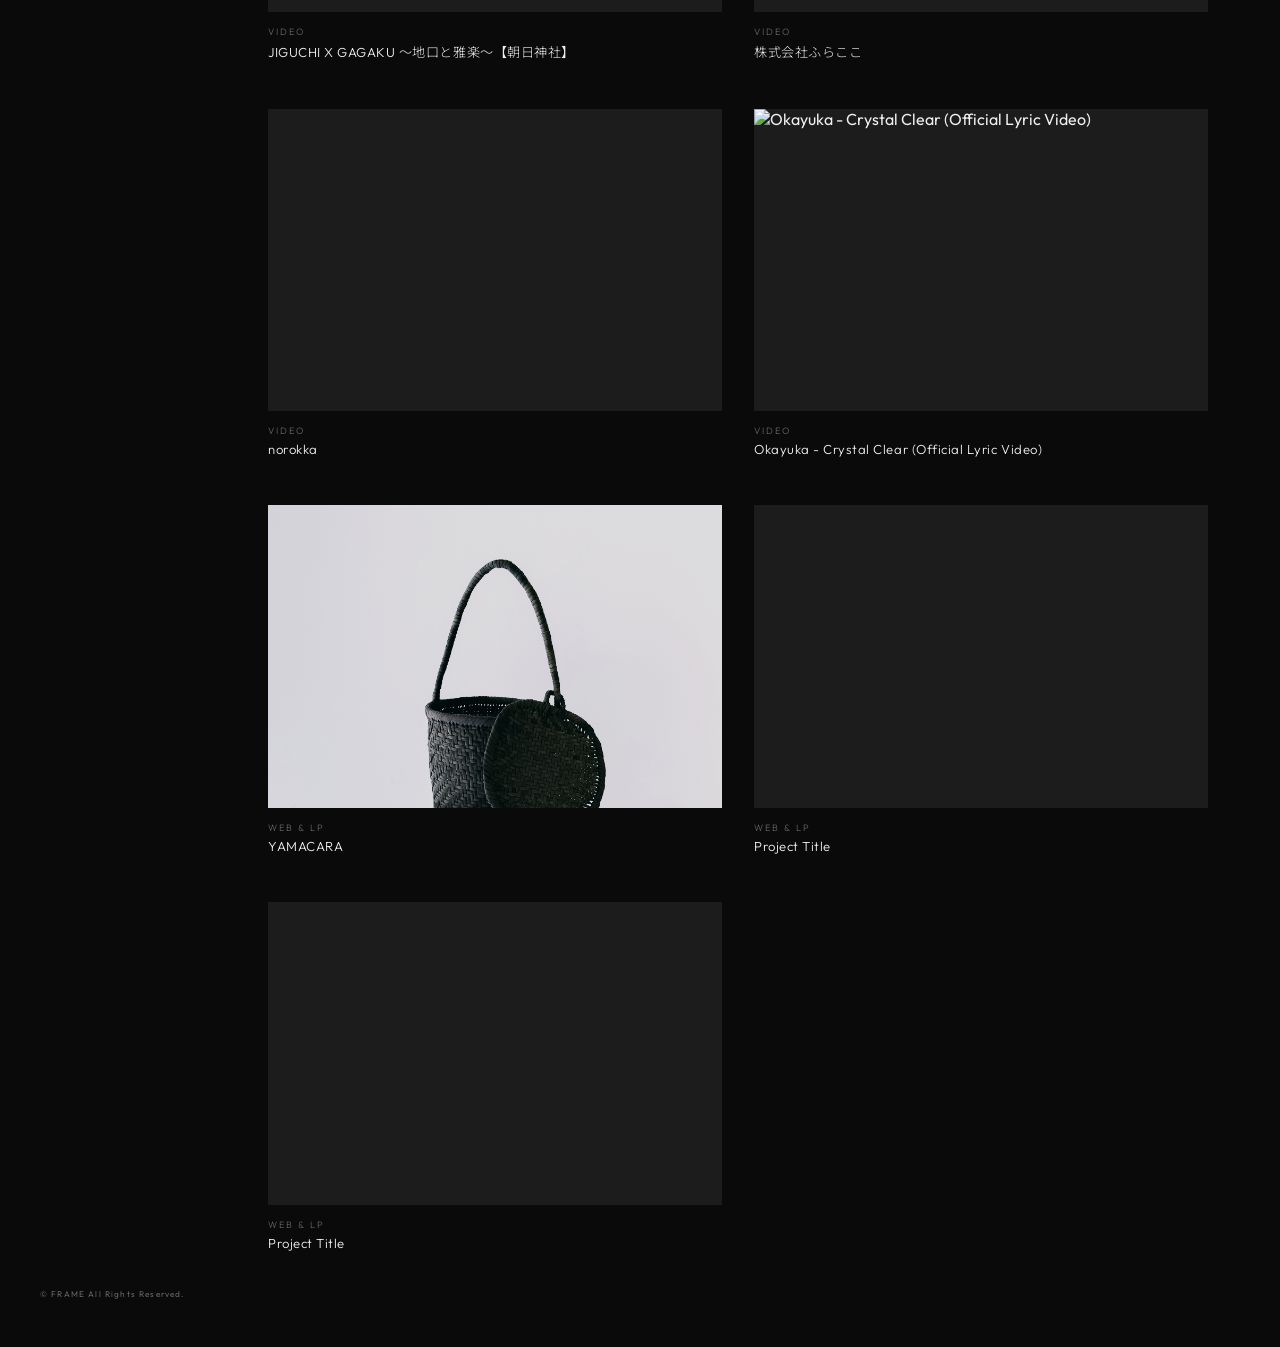
==== commit 875a7c2d: "Add files via upload" ====
--- a/index.html
+++ b/index.html
@@ -92,6 +92,22 @@
       <h2 class="work-title">CPL 2026 COLLECTION</h2>
     </a>
 
+    <a class="work-card work-card--nohover" data-category="photo" href="https://www.instagram.com/p/C_epsyLvyxl/" target="_blank" rel="noopener">
+      <div class="work-thumb work-thumb--blur-bg" style="--thumb-img: url('images/okayuka_jacket..jpg')">
+        <img src="images/okayuka_jacket..jpg" alt="Okayuka「それくらいでいよう」ジャケット写真">
+      </div>
+      <span class="work-cat">Photo</span>
+      <h2 class="work-title">Okayuka「それくらいでいよう」</h2>
+    </a>
+
+    <a class="work-card work-card--nohover" data-category="photo" href="https://www.instagram.com/p/DOI3-IOkn2f/" target="_blank" rel="noopener">
+      <div class="work-thumb work-thumb--blur-bg" style="--thumb-img: url('images/kidd_jacket.jpg')">
+        <img src="images/kidd_jacket.jpg" alt="KIDD">
+      </div>
+      <span class="work-cat">Photo</span>
+      <h2 class="work-title">KIDD</h2>
+    </a>
+
     <a class="work-card work-card--nohover" data-category="photo" href="https://androbu-rental.com/" target="_blank" rel="noopener">
       <div class="work-thumb">
         <img src="images/androbu02.jpg" alt="&amp;Robu.">
@@ -99,12 +115,6 @@
       <span class="work-cat">Photo</span>
       <h2 class="work-title">&amp;Robu.</h2>
     </a>
-
-    <article class="work-card" data-category="photo">
-      <div class="work-thumb"></div>
-      <span class="work-cat">Photo</span>
-      <h2 class="work-title">Project Title</h2>
-    </article>
 
     <!-- ── Video ─────────────────────────────────────────────── -->
     <a class="work-card work-card--nohover" data-category="video" href="https://www.youtube.com/@INTEREPRECHANNEL" target="_blank" rel="noopener">
@@ -113,6 +123,39 @@
       </div>
       <span class="work-cat">Video</span>
       <h2 class="work-title">株式会社INTEREPRE</h2>
+    </a>
+
+    <a class="work-card work-card--nohover" data-category="video" href="https://www.instagram.com/reels/DODwFraEriX/" target="_blank" rel="noopener">
+      <div class="work-thumb">
+        <img src="images/parable.png" alt="KIDD Beat tape 「PARABLE」">
+      </div>
+      <span class="work-cat">Video</span>
+      <h2 class="work-title">KIDD Beat tape 「PARABLE」</h2>
+    </a>
+
+    <a class="work-card work-card--nohover" data-category="video" href="https://www.youtube.com/shorts/0GmliaSnKeY" target="_blank" rel="noopener">
+      <div class="work-thumb">
+        <img src="https://img.youtube.com/vi/0GmliaSnKeY/maxresdefault.jpg" alt="JIGUCHI X GAGAKU 〜地口と雅楽〜【朝日神社】" style="object-position: center top;">
+      </div>
+      <span class="work-cat">Video</span>
+      <h2 class="work-title">JIGUCHI X GAGAKU 〜地口と雅楽〜【朝日神社】</h2>
+    </a>
+
+    <a class="work-card work-card--nohover" data-category="video" href="https://www.furacoco.co.jp/" target="_blank" rel="noopener">
+      <div class="work-thumb">
+        <video src="videos/fracoco_web.mp4" autoplay muted loop playsinline></video>
+        <button class="video-toggle" aria-label="一時停止">
+          <svg class="icon-pause" width="10" height="12" viewBox="0 0 10 12" fill="currentColor">
+            <rect x="0" y="0" width="3" height="12"/>
+            <rect x="7" y="0" width="3" height="12"/>
+          </svg>
+          <svg class="icon-play" width="10" height="12" viewBox="0 0 10 12" fill="currentColor" style="display:none">
+            <polygon points="0,0 10,6 0,12"/>
+          </svg>
+        </button>
+      </div>
+      <span class="work-cat">Video</span>
+      <h2 class="work-title">株式会社ふらここ</h2>
     </a>
 
     <a class="work-card work-card--nohover" data-category="video" href="https://norokka.com/" target="_blank" rel="noopener">
@@ -132,28 +175,13 @@
       <h2 class="work-title">norokka</h2>
     </a>
 
-    <a class="work-card work-card--nohover" data-category="video" href="https://www.furacoco.co.jp/" target="_blank" rel="noopener">
-      <div class="work-thumb">
-        <video src="videos/fracoco_web.mp4" autoplay muted loop playsinline></video>
-        <button class="video-toggle" aria-label="一時停止">
-          <svg class="icon-pause" width="10" height="12" viewBox="0 0 10 12" fill="currentColor">
-            <rect x="0" y="0" width="3" height="12"/>
-            <rect x="7" y="0" width="3" height="12"/>
-          </svg>
-          <svg class="icon-play" width="10" height="12" viewBox="0 0 10 12" fill="currentColor" style="display:none">
-            <polygon points="0,0 10,6 0,12"/>
-          </svg>
-        </button>
-      </div>
-      <span class="work-cat">Video</span>
-      <h2 class="work-title">株式会社ふらここ</h2>
-    </a>
-
-    <article class="work-card" data-category="video">
-      <div class="work-thumb"></div>
-      <span class="work-cat">Video</span>
-      <h2 class="work-title">Project Title</h2>
-    </article>
+    <a class="work-card work-card--nohover" data-category="video" href="https://www.youtube.com/watch?v=o8mW6e3goOY" target="_blank" rel="noopener">
+      <div class="work-thumb">
+        <img src="https://img.youtube.com/vi/o8mW6e3goOY/hqdefault.jpg" alt="Okayuka - Crystal Clear (Official Lyric Video)">
+      </div>
+      <span class="work-cat">Video</span>
+      <h2 class="work-title">Okayuka - Crystal Clear (Official Lyric Video)</h2>
+    </a>
 
     <!-- ── Web & LP ──────────────────────────────────────────── -->
     <a class="work-card work-card--nohover" data-category="web" href="https://yamacara.com/" target="_blank" rel="noopener">
--- a/style.css
+++ b/style.css
@@ -172,6 +172,21 @@
 
 .work-thumb--contain img {
   object-fit: contain;
+}
+
+.work-thumb--blur-bg::before {
+  content: '';
+  position: absolute;
+  inset: 0;
+  background: var(--thumb-img) center / cover no-repeat;
+  filter: blur(18px);
+  transform: scale(1.15);
+}
+
+.work-thumb--blur-bg img {
+  object-fit: contain;
+  position: relative;
+  z-index: 1;
 }
 
 .work-thumb-duo {
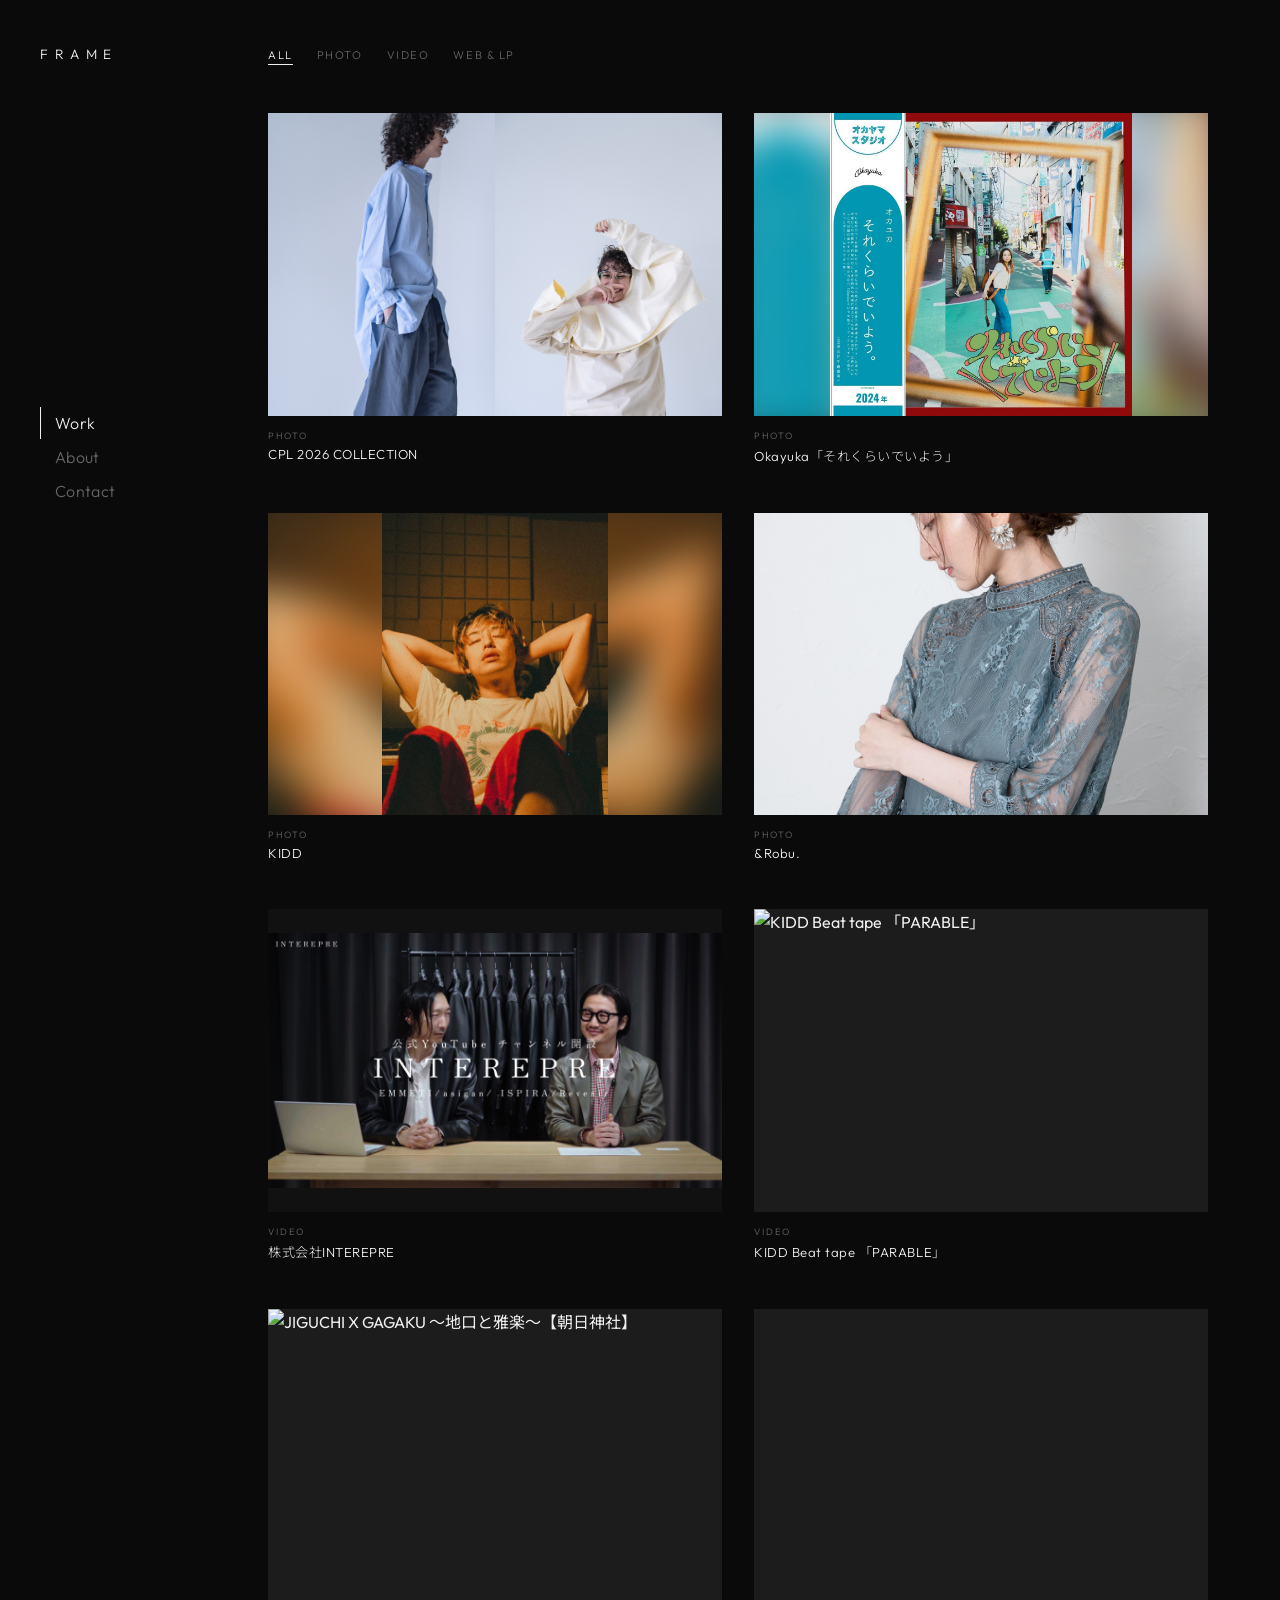
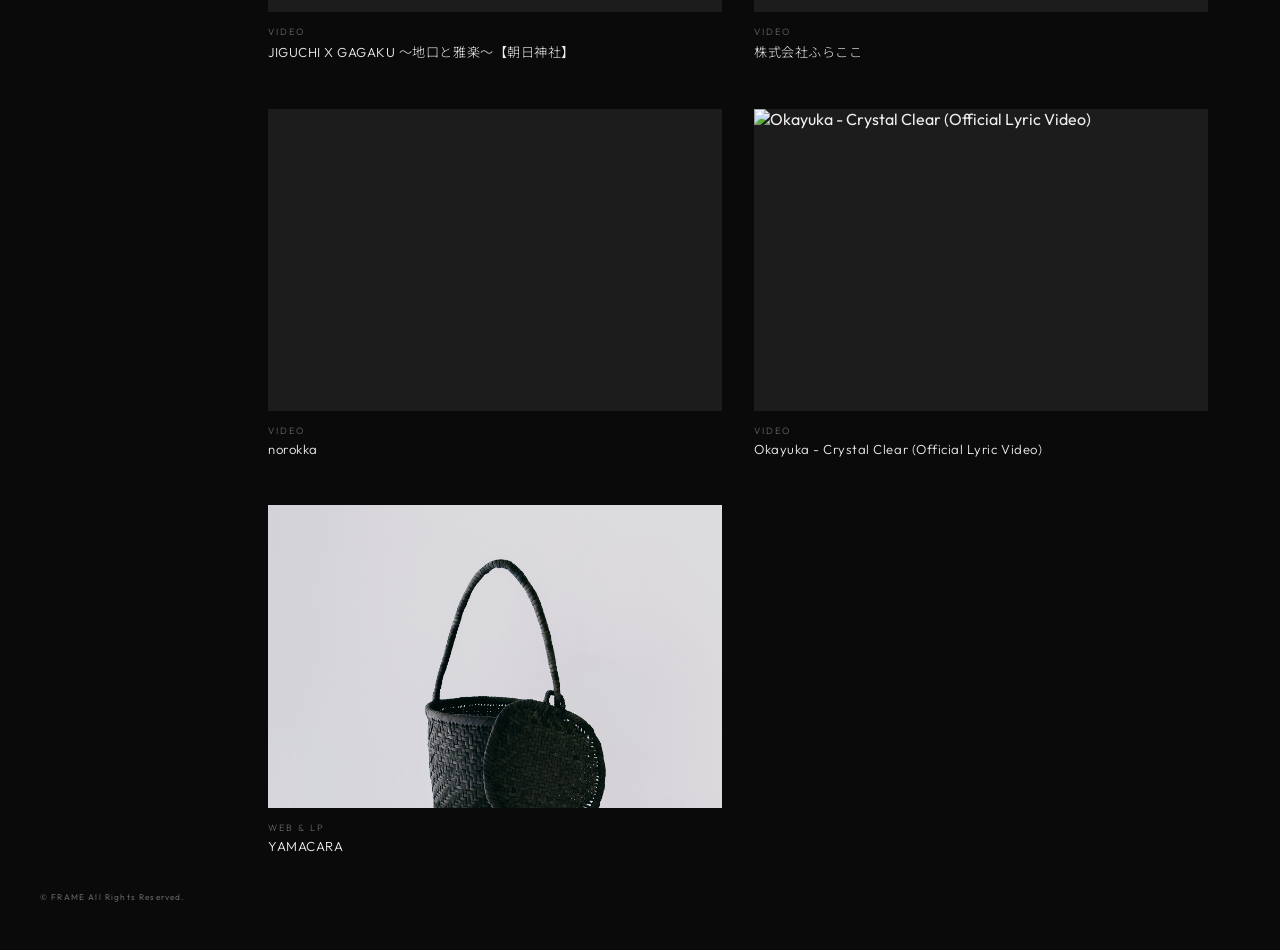
==== commit dec0f522: "Add files via upload" ====
--- a/index.html
+++ b/index.html
@@ -192,17 +192,6 @@
       <h2 class="work-title">YAMACARA</h2>
     </a>
 
-    <article class="work-card" data-category="web">
-      <div class="work-thumb"></div>
-      <span class="work-cat">Web & LP</span>
-      <h2 class="work-title">Project Title</h2>
-    </article>
-
-    <article class="work-card" data-category="web">
-      <div class="work-thumb"></div>
-      <span class="work-cat">Web & LP</span>
-      <h2 class="work-title">Project Title</h2>
-    </article>
 
   </div>
 </main>
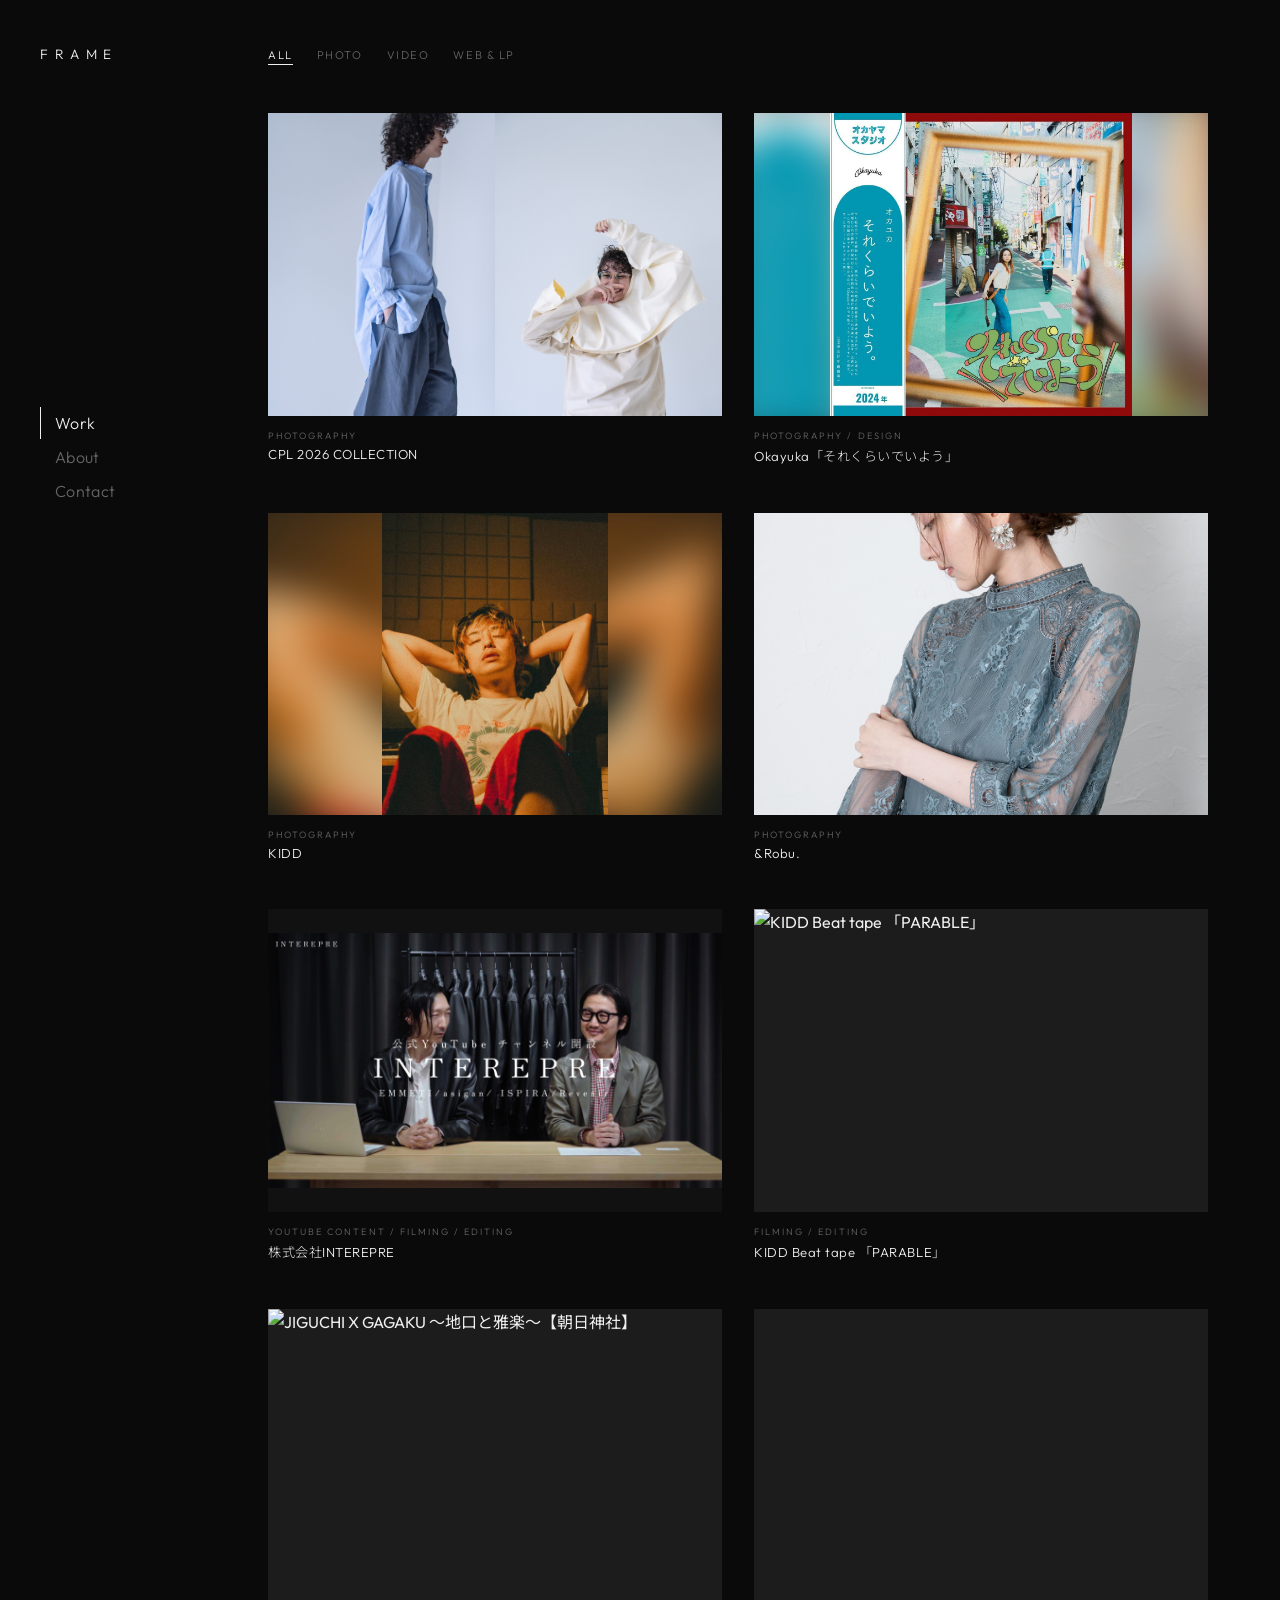
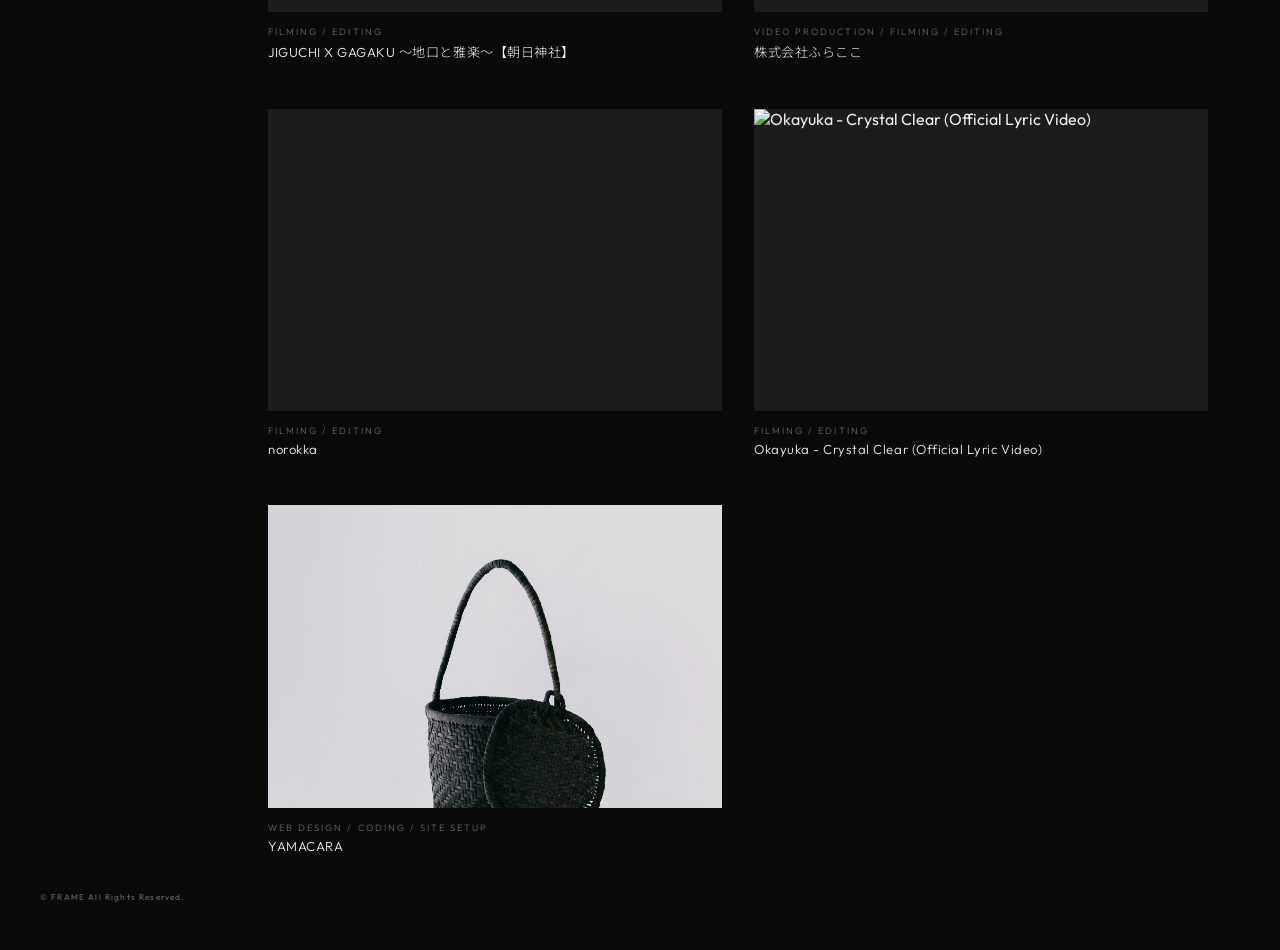
==== commit 2e4fa25c: "Add files via upload" ====
--- a/index.html
+++ b/index.html
@@ -88,7 +88,7 @@
         <img src="images/cpl_26ss_01.jpg" alt="CPL 2026 COLLECTION">
         <img src="images/cpl_26ss_02.jpg" alt="CPL 2026 COLLECTION">
       </div>
-      <span class="work-cat">Photo</span>
+      <span class="work-cat">Photography</span>
       <h2 class="work-title">CPL 2026 COLLECTION</h2>
     </a>
 
@@ -96,7 +96,7 @@
       <div class="work-thumb work-thumb--blur-bg" style="--thumb-img: url('images/okayuka_jacket..jpg')">
         <img src="images/okayuka_jacket..jpg" alt="Okayuka「それくらいでいよう」ジャケット写真">
       </div>
-      <span class="work-cat">Photo</span>
+      <span class="work-cat">Photography / Design</span>
       <h2 class="work-title">Okayuka「それくらいでいよう」</h2>
     </a>
 
@@ -104,7 +104,7 @@
       <div class="work-thumb work-thumb--blur-bg" style="--thumb-img: url('images/kidd_jacket.jpg')">
         <img src="images/kidd_jacket.jpg" alt="KIDD">
       </div>
-      <span class="work-cat">Photo</span>
+      <span class="work-cat">Photography</span>
       <h2 class="work-title">KIDD</h2>
     </a>
 
@@ -112,7 +112,7 @@
       <div class="work-thumb">
         <img src="images/androbu02.jpg" alt="&amp;Robu.">
       </div>
-      <span class="work-cat">Photo</span>
+      <span class="work-cat">Photography</span>
       <h2 class="work-title">&amp;Robu.</h2>
     </a>
 
@@ -121,7 +121,7 @@
       <div class="work-thumb work-thumb--contain" style="background:#111">
         <img src="images/interepre.jpg" alt="INTEREPRE">
       </div>
-      <span class="work-cat">Video</span>
+      <span class="work-cat">YouTube Content / Filming / Editing</span>
       <h2 class="work-title">株式会社INTEREPRE</h2>
     </a>
 
@@ -129,7 +129,7 @@
       <div class="work-thumb">
         <img src="images/parable.png" alt="KIDD Beat tape 「PARABLE」">
       </div>
-      <span class="work-cat">Video</span>
+      <span class="work-cat">Filming / Editing</span>
       <h2 class="work-title">KIDD Beat tape 「PARABLE」</h2>
     </a>
 
@@ -137,7 +137,7 @@
       <div class="work-thumb">
         <img src="https://img.youtube.com/vi/0GmliaSnKeY/maxresdefault.jpg" alt="JIGUCHI X GAGAKU 〜地口と雅楽〜【朝日神社】" style="object-position: center top;">
       </div>
-      <span class="work-cat">Video</span>
+      <span class="work-cat">Filming / Editing</span>
       <h2 class="work-title">JIGUCHI X GAGAKU 〜地口と雅楽〜【朝日神社】</h2>
     </a>
 
@@ -154,7 +154,7 @@
           </svg>
         </button>
       </div>
-      <span class="work-cat">Video</span>
+      <span class="work-cat">Video Production / Filming / Editing</span>
       <h2 class="work-title">株式会社ふらここ</h2>
     </a>
 
@@ -171,7 +171,7 @@
           </svg>
         </button>
       </div>
-      <span class="work-cat">Video</span>
+      <span class="work-cat">Filming / Editing</span>
       <h2 class="work-title">norokka</h2>
     </a>
 
@@ -179,7 +179,7 @@
       <div class="work-thumb">
         <img src="https://img.youtube.com/vi/o8mW6e3goOY/hqdefault.jpg" alt="Okayuka - Crystal Clear (Official Lyric Video)">
       </div>
-      <span class="work-cat">Video</span>
+      <span class="work-cat">Filming / Editing</span>
       <h2 class="work-title">Okayuka - Crystal Clear (Official Lyric Video)</h2>
     </a>
 
@@ -188,7 +188,7 @@
       <div class="work-thumb work-thumb--contain">
         <img src="images/yamacara_web.jpg" alt="YAMACARA">
       </div>
-      <span class="work-cat">Web & LP</span>
+      <span class="work-cat">Web Design / Coding / Site Setup</span>
       <h2 class="work-title">YAMACARA</h2>
     </a>
 
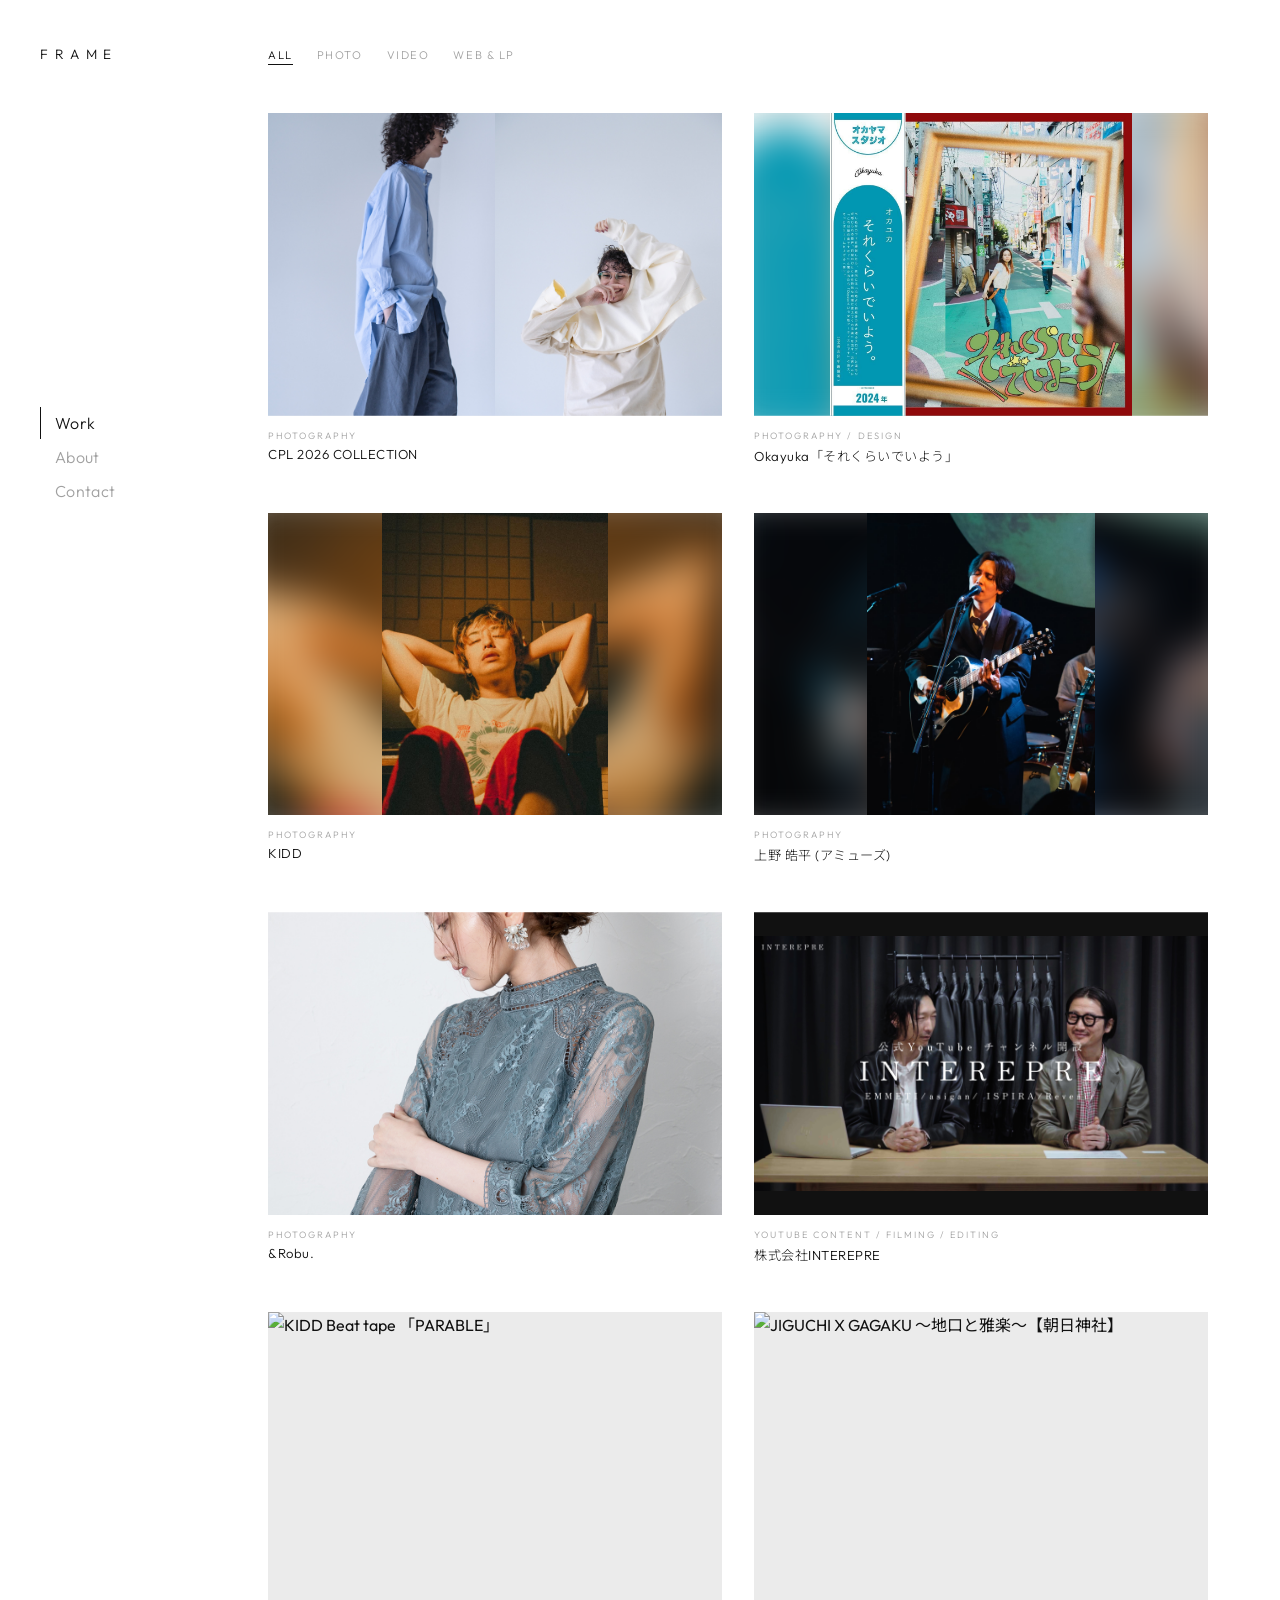
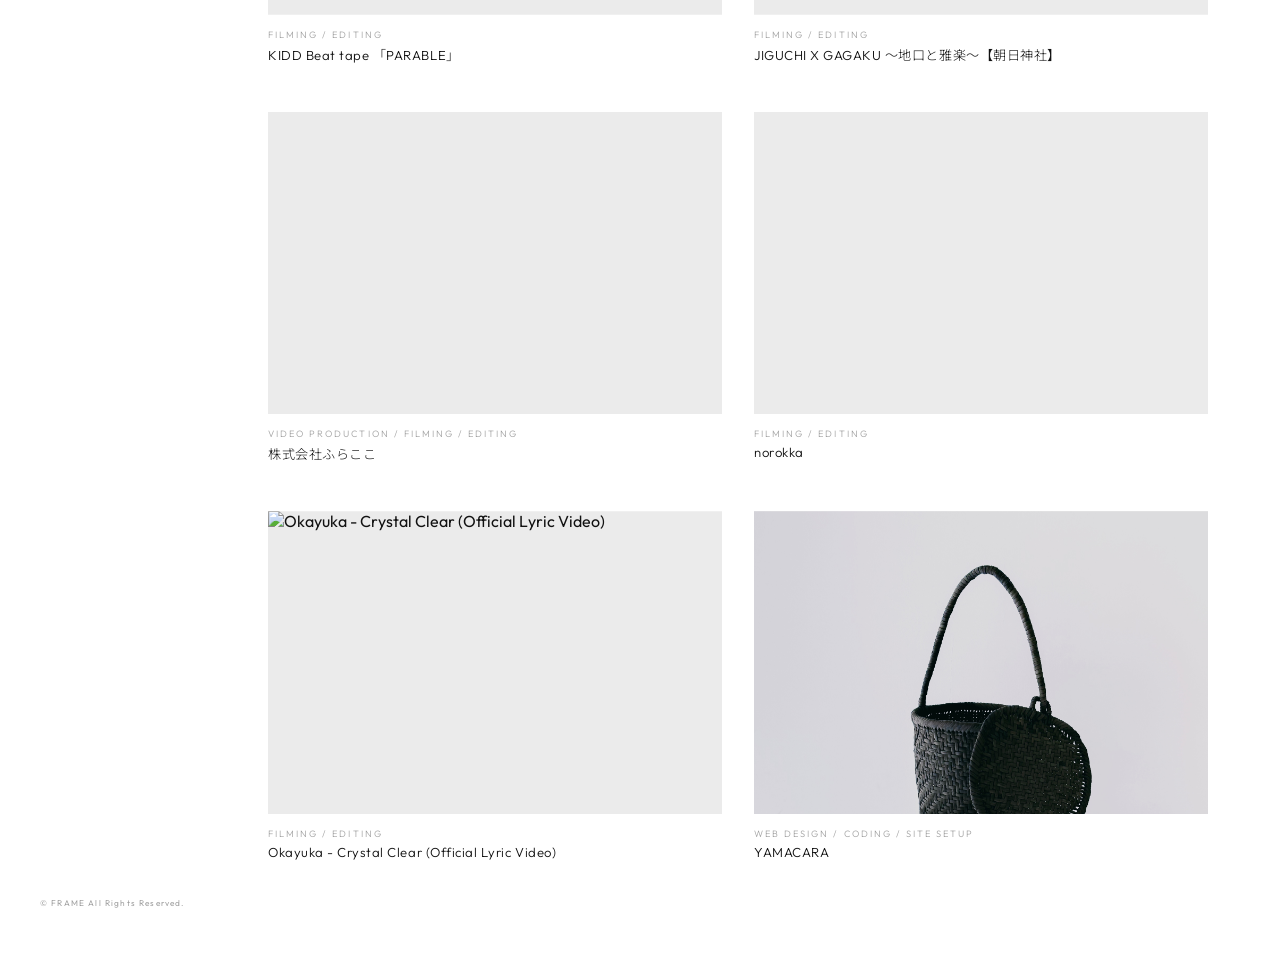
==== commit a7dfe7d7: "Add files via upload" ====
--- a/index.html
+++ b/index.html
@@ -108,6 +108,14 @@
       <h2 class="work-title">KIDD</h2>
     </a>
 
+    <a class="work-card work-card--nohover" data-category="photo" href="https://www.instagram.com/p/DWgdVMigVxm/" target="_blank" rel="noopener">
+      <div class="work-thumb work-thumb--blur-bg" style="--thumb-img: url('images/kohei_ueno.jpg')">
+        <img src="images/kohei_ueno.jpg" alt="上野 皓平">
+      </div>
+      <span class="work-cat">Photography</span>
+      <h2 class="work-title">上野 皓平 (アミューズ)</h2>
+    </a>
+
     <a class="work-card work-card--nohover" data-category="photo" href="https://androbu-rental.com/" target="_blank" rel="noopener">
       <div class="work-thumb">
         <img src="images/androbu02.jpg" alt="&amp;Robu.">
--- a/style.css
+++ b/style.css
@@ -1,10 +1,10 @@
 *, *::before, *::after { box-sizing: border-box; margin: 0; padding: 0; }
 
 :root {
-  --bg:      #0a0a0a;
-  --ink:     #efefef;
-  --muted:   rgba(239,239,239,0.4);
-  --faint:   rgba(239,239,239,0.08);
+  --bg:      #fff;
+  --ink:     #111;
+  --muted:   rgba(17,17,17,0.4);
+  --faint:   rgba(17,17,17,0.1);
   --sidebar: 220px;
 }
 
@@ -147,13 +147,20 @@
 .work-card {
   display: block;
   opacity: 0;
-  transform: translateY(16px);
-  transition: opacity 0.55s ease, transform 0.55s ease;
+  transition: opacity 0.6s ease;
 }
 
 .work-card.is-visible {
   opacity: 1;
-  transform: translateY(0);
+}
+
+.work-card .work-thumb {
+  clip-path: inset(100% 0 0 0);
+  transition: clip-path 1.5s cubic-bezier(0.16, 1, 0.3, 1) 0.05s;
+}
+
+.work-card.is-visible .work-thumb {
+  clip-path: inset(0% 0 0 0);
 }
 
 .work-card.is-hidden { display: none; }
@@ -161,7 +168,7 @@
 .work-thumb {
   aspect-ratio: 3 / 2;
   overflow: hidden;
-  background: #1c1c1c;
+  background: #ebebeb;
   margin-bottom: 14px;
   position: relative;
 }
@@ -210,7 +217,7 @@
   right: 10px;
   width: 28px;
   height: 28px;
-  background: rgba(0,0,0,0.6);
+  background: rgba(255,255,255,0.75);
   border: none;
   cursor: pointer;
   display: flex;
@@ -452,7 +459,7 @@
   border-bottom-color: var(--ink);
 }
 
-.form-field option { background: #0a0a0a; }
+.form-field option { background: #fff; }
 
 .select-wrap { position: relative; }
 
@@ -536,7 +543,7 @@
     position: fixed;
     inset: 0;
     z-index: 99;
-    background: rgba(0,0,0,0.6);
+    background: rgba(17,17,17,0.18);
     opacity: 0;
     pointer-events: none;
     transition: opacity 0.35s ease;
